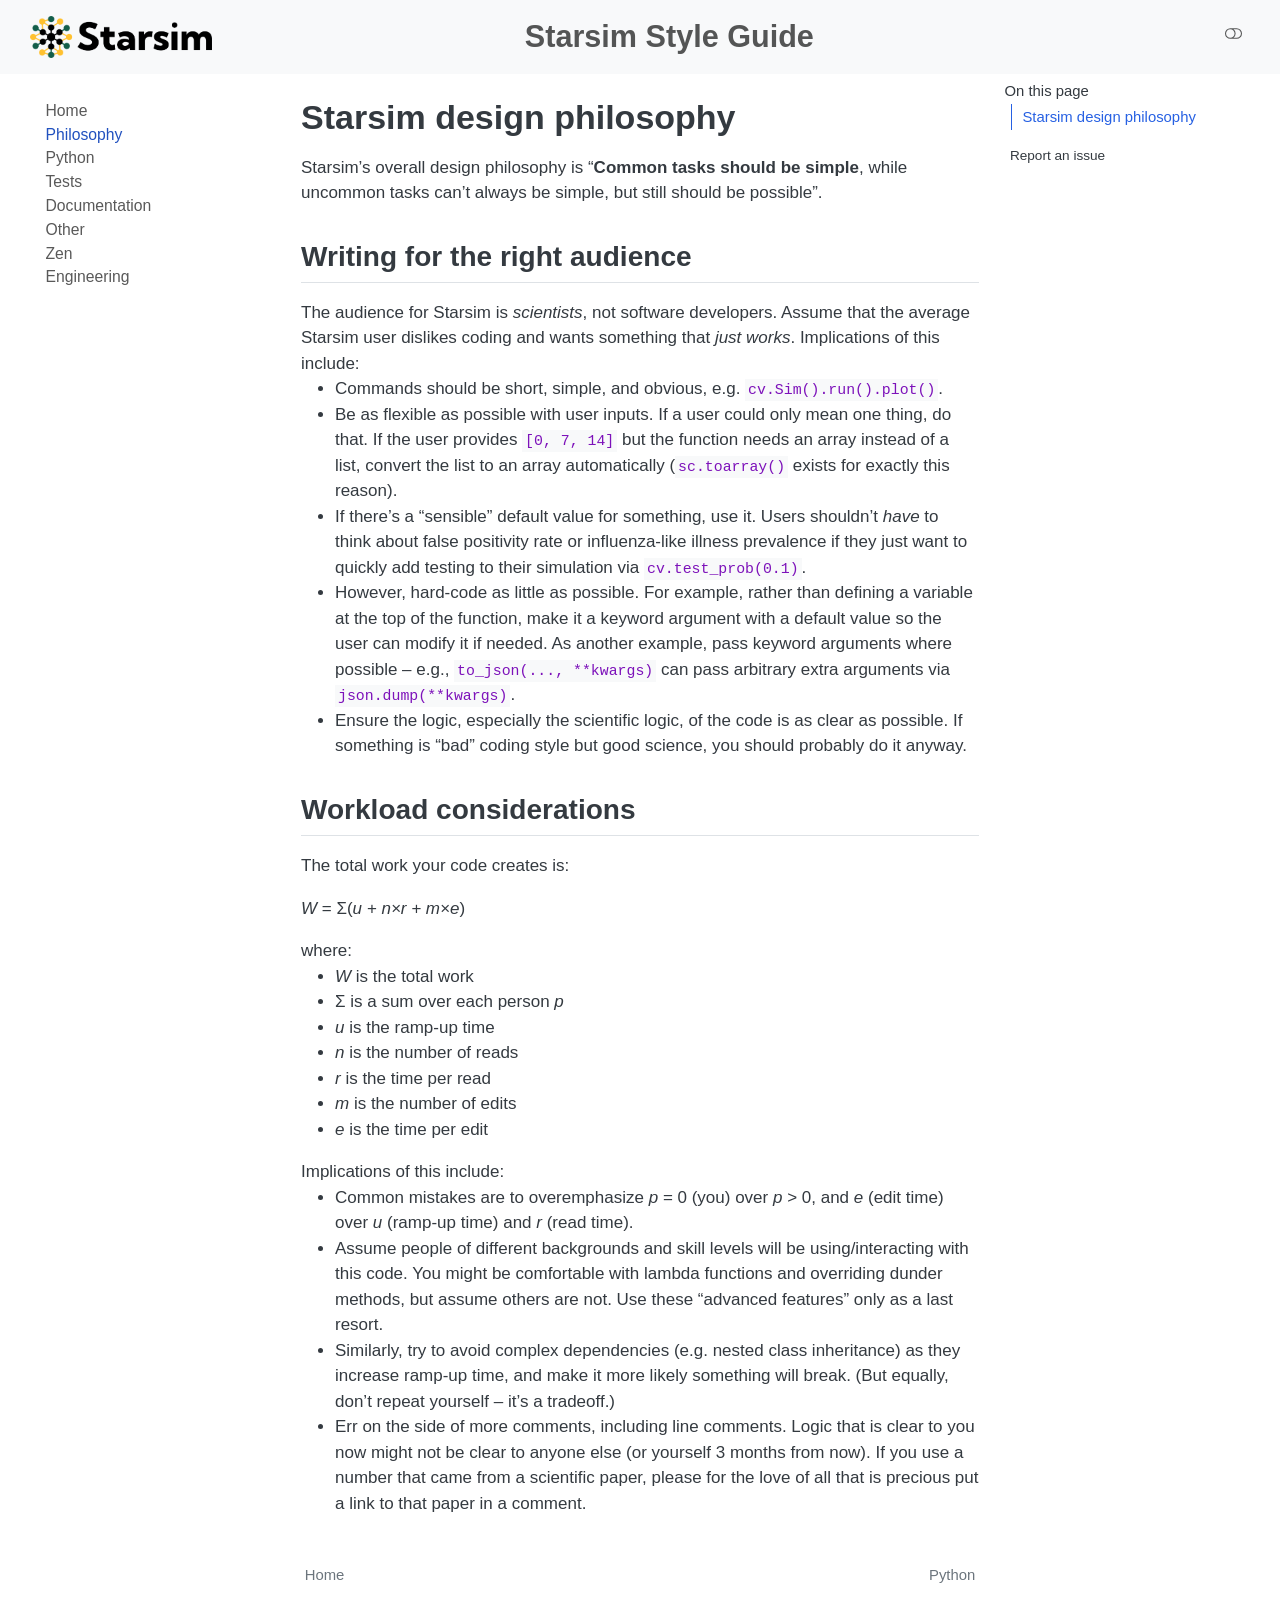
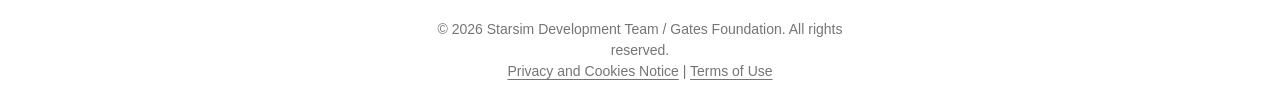
==== 1_philosophy.html @ fa5cd4f1 "Built site for gh-pages" ====
<!DOCTYPE html>
<html xmlns="http://www.w3.org/1999/xhtml" lang="en" xml:lang="en"><head>

<meta charset="utf-8">
<meta name="generator" content="quarto-1.6.42">

<meta name="viewport" content="width=device-width, initial-scale=1.0, user-scalable=yes">


<title>philosophy – Starsim Style Guide</title>
<style>
code{white-space: pre-wrap;}
span.smallcaps{font-variant: small-caps;}
div.columns{display: flex; gap: min(4vw, 1.5em);}
div.column{flex: auto; overflow-x: auto;}
div.hanging-indent{margin-left: 1.5em; text-indent: -1.5em;}
ul.task-list{list-style: none;}
ul.task-list li input[type="checkbox"] {
  width: 0.8em;
  margin: 0 0.8em 0.2em -1em; /* quarto-specific, see https://github.com/quarto-dev/quarto-cli/issues/4556 */ 
  vertical-align: middle;
}
</style>


<script src="site_libs/quarto-nav/quarto-nav.js"></script>
<script src="site_libs/clipboard/clipboard.min.js"></script>
<script src="site_libs/quarto-search/autocomplete.umd.js"></script>
<script src="site_libs/quarto-search/fuse.min.js"></script>
<script src="site_libs/quarto-search/quarto-search.js"></script>
<meta name="quarto:offset" content="./">
<link href="./2_python.html" rel="next">
<link href="./index.html" rel="prev">
<link href=".//assets/favicon.ico" rel="icon">
<script src="site_libs/quarto-html/quarto.js"></script>
<script src="site_libs/quarto-html/popper.min.js"></script>
<script src="site_libs/quarto-html/tippy.umd.min.js"></script>
<script src="site_libs/quarto-html/anchor.min.js"></script>
<link href="site_libs/quarto-html/tippy.css" rel="stylesheet">
<link href="site_libs/quarto-html/quarto-syntax-highlighting-de84f8d6bb715db06a919283c2d1e787.css" rel="stylesheet" class="quarto-color-scheme" id="quarto-text-highlighting-styles">
<link href="site_libs/quarto-html/quarto-syntax-highlighting-dark-9a023c9ade86a60361e96e3e3f11bc54.css" rel="prefetch" class="quarto-color-scheme quarto-color-alternate" id="quarto-text-highlighting-styles">
<script src="site_libs/bootstrap/bootstrap.min.js"></script>
<link href="site_libs/bootstrap/bootstrap-icons.css" rel="stylesheet">
<link href="site_libs/bootstrap/bootstrap-59543038ce2dbea0d2434f74fa4d1829.min.css" rel="stylesheet" append-hash="true" class="quarto-color-scheme" id="quarto-bootstrap" data-mode="light">
<link href="site_libs/bootstrap/bootstrap-dark-7ea877b0c499ea30230d408925a201b3.min.css" rel="prefetch" append-hash="true" class="quarto-color-scheme quarto-color-alternate" id="quarto-bootstrap" data-mode="dark">
<script id="quarto-search-options" type="application/json">{
  "location": "navbar",
  "copy-button": false,
  "collapse-after": 3,
  "panel-placement": "end",
  "type": "overlay",
  "limit": 50,
  "keyboard-shortcut": [
    "f",
    "/",
    "s"
  ],
  "language": {
    "search-no-results-text": "No results",
    "search-matching-documents-text": "matching documents",
    "search-copy-link-title": "Copy link to search",
    "search-hide-matches-text": "Hide additional matches",
    "search-more-match-text": "more match in this document",
    "search-more-matches-text": "more matches in this document",
    "search-clear-button-title": "Clear",
    "search-text-placeholder": "",
    "search-detached-cancel-button-title": "Cancel",
    "search-submit-button-title": "Submit",
    "search-label": "Search"
  }
}</script>


<link rel="stylesheet" href="assets/styles.css">
</head>

<body class="nav-sidebar floating nav-fixed">

<div id="quarto-search-results"></div>
  <header id="quarto-header" class="headroom fixed-top">
    <nav class="navbar navbar-expand-lg " data-bs-theme="dark">
      <div class="navbar-container container-fluid">
      <div class="navbar-brand-container mx-auto">
    <a href="./index.html" class="navbar-brand navbar-brand-logo">
    <img src="./assets/starsim-logo.png" alt="" class="navbar-logo">
    </a>
    <a class="navbar-brand" href="./index.html">
    <span class="navbar-title">Starsim Style Guide</span>
    </a>
  </div>
        <div class="quarto-navbar-tools tools-wide tools-end">
    <a href="https://github.com/starsimhub/styleguide" title="" class="quarto-navigation-tool px-1" aria-label=""><i class="bi bi-github"></i></a>
    <a href="mailto:info@starsim.org" title="" class="quarto-navigation-tool px-1" aria-label=""><i class="bi bi-envelope-at-fill"></i></a>
    <a href="https://starsim.org" title="" class="quarto-navigation-tool px-1" aria-label=""><i class="bi bi-globe"></i></a>
  <a href="" class="quarto-color-scheme-toggle quarto-navigation-tool  px-1" onclick="window.quartoToggleColorScheme(); return false;" title="Toggle dark mode"><i class="bi"></i></a>
</div>
          <div id="quarto-search" class="" title="Search"></div>
      </div> <!-- /container-fluid -->
    </nav>
  <nav class="quarto-secondary-nav">
    <div class="container-fluid d-flex">
      <button type="button" class="quarto-btn-toggle btn" data-bs-toggle="collapse" role="button" data-bs-target=".quarto-sidebar-collapse-item" aria-controls="quarto-sidebar" aria-expanded="false" aria-label="Toggle sidebar navigation" onclick="if (window.quartoToggleHeadroom) { window.quartoToggleHeadroom(); }">
        <i class="bi bi-layout-text-sidebar-reverse"></i>
      </button>
        <nav class="quarto-page-breadcrumbs" aria-label="breadcrumb"><ol class="breadcrumb"><li class="breadcrumb-item"><a href="./1_philosophy.html">Philosophy</a></li></ol></nav>
        <a class="flex-grow-1" role="navigation" data-bs-toggle="collapse" data-bs-target=".quarto-sidebar-collapse-item" aria-controls="quarto-sidebar" aria-expanded="false" aria-label="Toggle sidebar navigation" onclick="if (window.quartoToggleHeadroom) { window.quartoToggleHeadroom(); }">      
        </a>
    </div>
  </nav>
</header>
<!-- content -->
<div id="quarto-content" class="quarto-container page-columns page-rows-contents page-layout-article page-navbar">
<!-- sidebar -->
  <nav id="quarto-sidebar" class="sidebar collapse collapse-horizontal quarto-sidebar-collapse-item sidebar-navigation floating overflow-auto">
    <div class="sidebar-menu-container"> 
    <ul class="list-unstyled mt-1">
        <li class="sidebar-item">
  <div class="sidebar-item-container"> 
  <a href="./index.html" class="sidebar-item-text sidebar-link">
 <span class="menu-text">Home</span></a>
  </div>
</li>
        <li class="sidebar-item">
  <div class="sidebar-item-container"> 
  <a href="./1_philosophy.html" class="sidebar-item-text sidebar-link active">
 <span class="menu-text">Philosophy</span></a>
  </div>
</li>
        <li class="sidebar-item">
  <div class="sidebar-item-container"> 
  <a href="./2_python.html" class="sidebar-item-text sidebar-link">
 <span class="menu-text">Python</span></a>
  </div>
</li>
        <li class="sidebar-item">
  <div class="sidebar-item-container"> 
  <a href="./3_tests.html" class="sidebar-item-text sidebar-link">
 <span class="menu-text">Tests</span></a>
  </div>
</li>
        <li class="sidebar-item">
  <div class="sidebar-item-container"> 
  <a href="./4_documentation.html" class="sidebar-item-text sidebar-link">
 <span class="menu-text">Documentation</span></a>
  </div>
</li>
        <li class="sidebar-item">
  <div class="sidebar-item-container"> 
  <a href="./5_other.html" class="sidebar-item-text sidebar-link">
 <span class="menu-text">Other</span></a>
  </div>
</li>
        <li class="sidebar-item">
  <div class="sidebar-item-container"> 
  <a href="./6_zen.html" class="sidebar-item-text sidebar-link">
 <span class="menu-text">Zen</span></a>
  </div>
</li>
        <li class="sidebar-item">
  <div class="sidebar-item-container"> 
  <a href="./engineering_quality_guidelines.html" class="sidebar-item-text sidebar-link">
 <span class="menu-text">Engineering</span></a>
  </div>
</li>
    </ul>
    </div>
</nav>
<div id="quarto-sidebar-glass" class="quarto-sidebar-collapse-item" data-bs-toggle="collapse" data-bs-target=".quarto-sidebar-collapse-item"></div>
<!-- margin-sidebar -->
    <div id="quarto-margin-sidebar" class="sidebar margin-sidebar">
        <nav id="TOC" role="doc-toc" class="toc-active">
    <h2 id="toc-title">On this page</h2>
   
  <ul>
  <li><a href="#starsim-design-philosophy" id="toc-starsim-design-philosophy" class="nav-link active" data-scroll-target="#starsim-design-philosophy">Starsim design philosophy</a>
  <ul class="collapse">
  <li><a href="#writing-for-the-right-audience" id="toc-writing-for-the-right-audience" class="nav-link" data-scroll-target="#writing-for-the-right-audience">Writing for the right audience</a></li>
  <li><a href="#workload-considerations" id="toc-workload-considerations" class="nav-link" data-scroll-target="#workload-considerations">Workload considerations</a></li>
  </ul></li>
  </ul>
<div class="toc-actions"><ul><li><a href="https://github.com/starsimhub/styleguide/issues/new" class="toc-action"><i class="bi bi-github"></i>Report an issue</a></li></ul></div></nav>
    </div>
<!-- main -->
<main class="content" id="quarto-document-content"><header id="title-block-header" class="quarto-title-block"></header>




<section id="starsim-design-philosophy" class="level1">
<h1>Starsim design philosophy</h1>
<p>Starsim’s overall design philosophy is “<strong>Common tasks should be simple</strong>, while uncommon tasks can’t always be simple, but still should be possible”.</p>
<section id="writing-for-the-right-audience" class="level2">
<h2 class="anchored" data-anchor-id="writing-for-the-right-audience">Writing for the right audience</h2>
<p>The audience for Starsim is <em>scientists</em>, not software developers. Assume that the average Starsim user dislikes coding and wants something that <em>just works</em>. Implications of this include:</p>
<ul>
<li>Commands should be short, simple, and obvious, e.g.&nbsp;<code>cv.Sim().run().plot()</code>.</li>
<li>Be as flexible as possible with user inputs. If a user could only mean one thing, do that. If the user provides <code>[0, 7, 14]</code> but the function needs an array instead of a list, convert the list to an array automatically (<code>sc.toarray()</code> exists for exactly this reason).</li>
<li>If there’s a “sensible” default value for something, use it. Users shouldn’t <em>have</em> to think about false positivity rate or influenza-like illness prevalence if they just want to quickly add testing to their simulation via <code>cv.test_prob(0.1)</code>.</li>
<li>However, hard-code as little as possible. For example, rather than defining a variable at the top of the function, make it a keyword argument with a default value so the user can modify it if needed. As another example, pass keyword arguments where possible – e.g., <code>to_json(..., **kwargs)</code> can pass arbitrary extra arguments via <code>json.dump(**kwargs)</code>.</li>
<li>Ensure the logic, especially the scientific logic, of the code is as clear as possible. If something is “bad” coding style but good science, you should probably do it anyway.</li>
</ul>
</section>
<section id="workload-considerations" class="level2">
<h2 class="anchored" data-anchor-id="workload-considerations">Workload considerations</h2>
<p>The total work your code creates is:</p>
<p><em>W</em> = Σ(<em>u + n×r + m×e</em>)</p>
<p>where:</p>
<ul>
<li><em>W</em> is the total work</li>
<li>Σ is a sum over each person <em>p</em></li>
<li><em>u</em> is the ramp-up time</li>
<li><em>n</em> is the number of reads</li>
<li><em>r</em> is the time per read</li>
<li><em>m</em> is the number of edits</li>
<li><em>e</em> is the time per edit</li>
</ul>
<p>Implications of this include:</p>
<ul>
<li>Common mistakes are to overemphasize <em>p</em> = 0 (you) over <em>p</em> &gt; 0, and <em>e</em> (edit time) over <em>u</em> (ramp-up time) and <em>r</em> (read time).</li>
<li>Assume people of different backgrounds and skill levels will be using/interacting with this code. You might be comfortable with lambda functions and overriding dunder methods, but assume others are not. Use these “advanced features” only as a last resort.</li>
<li>Similarly, try to avoid complex dependencies (e.g.&nbsp;nested class inheritance) as they increase ramp-up time, and make it more likely something will break. (But equally, don’t repeat yourself – it’s a tradeoff.)</li>
<li>Err on the side of more comments, including line comments. Logic that is clear to you now might not be clear to anyone else (or yourself 3 months from now). If you use a number that came from a scientific paper, please for the love of all that is precious put a link to that paper in a comment.</li>
</ul>


</section>
</section>

</main> <!-- /main -->
<script id="quarto-html-after-body" type="application/javascript">
window.document.addEventListener("DOMContentLoaded", function (event) {
  const toggleBodyColorMode = (bsSheetEl) => {
    const mode = bsSheetEl.getAttribute("data-mode");
    const bodyEl = window.document.querySelector("body");
    if (mode === "dark") {
      bodyEl.classList.add("quarto-dark");
      bodyEl.classList.remove("quarto-light");
    } else {
      bodyEl.classList.add("quarto-light");
      bodyEl.classList.remove("quarto-dark");
    }
  }
  const toggleBodyColorPrimary = () => {
    const bsSheetEl = window.document.querySelector("link#quarto-bootstrap");
    if (bsSheetEl) {
      toggleBodyColorMode(bsSheetEl);
    }
  }
  toggleBodyColorPrimary();  
  const disableStylesheet = (stylesheets) => {
    for (let i=0; i < stylesheets.length; i++) {
      const stylesheet = stylesheets[i];
      stylesheet.rel = 'prefetch';
    }
  }
  const enableStylesheet = (stylesheets) => {
    for (let i=0; i < stylesheets.length; i++) {
      const stylesheet = stylesheets[i];
      stylesheet.rel = 'stylesheet';
    }
  }
  const manageTransitions = (selector, allowTransitions) => {
    const els = window.document.querySelectorAll(selector);
    for (let i=0; i < els.length; i++) {
      const el = els[i];
      if (allowTransitions) {
        el.classList.remove('notransition');
      } else {
        el.classList.add('notransition');
      }
    }
  }
  const toggleGiscusIfUsed = (isAlternate, darkModeDefault) => {
    const baseTheme = document.querySelector('#giscus-base-theme')?.value ?? 'light';
    const alternateTheme = document.querySelector('#giscus-alt-theme')?.value ?? 'dark';
    let newTheme = '';
    if(darkModeDefault) {
      newTheme = isAlternate ? baseTheme : alternateTheme;
    } else {
      newTheme = isAlternate ? alternateTheme : baseTheme;
    }
    const changeGiscusTheme = () => {
      // From: https://github.com/giscus/giscus/issues/336
      const sendMessage = (message) => {
        const iframe = document.querySelector('iframe.giscus-frame');
        if (!iframe) return;
        iframe.contentWindow.postMessage({ giscus: message }, 'https://giscus.app');
      }
      sendMessage({
        setConfig: {
          theme: newTheme
        }
      });
    }
    const isGiscussLoaded = window.document.querySelector('iframe.giscus-frame') !== null;
    if (isGiscussLoaded) {
      changeGiscusTheme();
    }
  }
  const toggleColorMode = (alternate) => {
    // Switch the stylesheets
    const alternateStylesheets = window.document.querySelectorAll('link.quarto-color-scheme.quarto-color-alternate');
    manageTransitions('#quarto-margin-sidebar .nav-link', false);
    if (alternate) {
      enableStylesheet(alternateStylesheets);
      for (const sheetNode of alternateStylesheets) {
        if (sheetNode.id === "quarto-bootstrap") {
          toggleBodyColorMode(sheetNode);
        }
      }
    } else {
      disableStylesheet(alternateStylesheets);
      toggleBodyColorPrimary();
    }
    manageTransitions('#quarto-margin-sidebar .nav-link', true);
    // Switch the toggles
    const toggles = window.document.querySelectorAll('.quarto-color-scheme-toggle');
    for (let i=0; i < toggles.length; i++) {
      const toggle = toggles[i];
      if (toggle) {
        if (alternate) {
          toggle.classList.add("alternate");     
        } else {
          toggle.classList.remove("alternate");
        }
      }
    }
    // Hack to workaround the fact that safari doesn't
    // properly recolor the scrollbar when toggling (#1455)
    if (navigator.userAgent.indexOf('Safari') > 0 && navigator.userAgent.indexOf('Chrome') == -1) {
      manageTransitions("body", false);
      window.scrollTo(0, 1);
      setTimeout(() => {
        window.scrollTo(0, 0);
        manageTransitions("body", true);
      }, 40);  
    }
  }
  const isFileUrl = () => { 
    return window.location.protocol === 'file:';
  }
  const hasAlternateSentinel = () => {  
    let styleSentinel = getColorSchemeSentinel();
    if (styleSentinel !== null) {
      return styleSentinel === "alternate";
    } else {
      return false;
    }
  }
  const setStyleSentinel = (alternate) => {
    const value = alternate ? "alternate" : "default";
    if (!isFileUrl()) {
      window.localStorage.setItem("quarto-color-scheme", value);
    } else {
      localAlternateSentinel = value;
    }
  }
  const getColorSchemeSentinel = () => {
    if (!isFileUrl()) {
      const storageValue = window.localStorage.getItem("quarto-color-scheme");
      return storageValue != null ? storageValue : localAlternateSentinel;
    } else {
      return localAlternateSentinel;
    }
  }
  const darkModeDefault = false;
  let localAlternateSentinel = darkModeDefault ? 'alternate' : 'default';
  // Dark / light mode switch
  window.quartoToggleColorScheme = () => {
    // Read the current dark / light value 
    let toAlternate = !hasAlternateSentinel();
    toggleColorMode(toAlternate);
    setStyleSentinel(toAlternate);
    toggleGiscusIfUsed(toAlternate, darkModeDefault);
  };
  // Ensure there is a toggle, if there isn't float one in the top right
  if (window.document.querySelector('.quarto-color-scheme-toggle') === null) {
    const a = window.document.createElement('a');
    a.classList.add('top-right');
    a.classList.add('quarto-color-scheme-toggle');
    a.href = "";
    a.onclick = function() { try { window.quartoToggleColorScheme(); } catch {} return false; };
    const i = window.document.createElement("i");
    i.classList.add('bi');
    a.appendChild(i);
    window.document.body.appendChild(a);
  }
  // Switch to dark mode if need be
  if (hasAlternateSentinel()) {
    toggleColorMode(true);
  } else {
    toggleColorMode(false);
  }
  const icon = "";
  const anchorJS = new window.AnchorJS();
  anchorJS.options = {
    placement: 'right',
    icon: icon
  };
  anchorJS.add('.anchored');
  const isCodeAnnotation = (el) => {
    for (const clz of el.classList) {
      if (clz.startsWith('code-annotation-')) {                     
        return true;
      }
    }
    return false;
  }
  const onCopySuccess = function(e) {
    // button target
    const button = e.trigger;
    // don't keep focus
    button.blur();
    // flash "checked"
    button.classList.add('code-copy-button-checked');
    var currentTitle = button.getAttribute("title");
    button.setAttribute("title", "Copied!");
    let tooltip;
    if (window.bootstrap) {
      button.setAttribute("data-bs-toggle", "tooltip");
      button.setAttribute("data-bs-placement", "left");
      button.setAttribute("data-bs-title", "Copied!");
      tooltip = new bootstrap.Tooltip(button, 
        { trigger: "manual", 
          customClass: "code-copy-button-tooltip",
          offset: [0, -8]});
      tooltip.show();    
    }
    setTimeout(function() {
      if (tooltip) {
        tooltip.hide();
        button.removeAttribute("data-bs-title");
        button.removeAttribute("data-bs-toggle");
        button.removeAttribute("data-bs-placement");
      }
      button.setAttribute("title", currentTitle);
      button.classList.remove('code-copy-button-checked');
    }, 1000);
    // clear code selection
    e.clearSelection();
  }
  const getTextToCopy = function(trigger) {
      const codeEl = trigger.previousElementSibling.cloneNode(true);
      for (const childEl of codeEl.children) {
        if (isCodeAnnotation(childEl)) {
          childEl.remove();
        }
      }
      return codeEl.innerText;
  }
  const clipboard = new window.ClipboardJS('.code-copy-button:not([data-in-quarto-modal])', {
    text: getTextToCopy
  });
  clipboard.on('success', onCopySuccess);
  if (window.document.getElementById('quarto-embedded-source-code-modal')) {
    const clipboardModal = new window.ClipboardJS('.code-copy-button[data-in-quarto-modal]', {
      text: getTextToCopy,
      container: window.document.getElementById('quarto-embedded-source-code-modal')
    });
    clipboardModal.on('success', onCopySuccess);
  }
    var localhostRegex = new RegExp(/^(?:http|https):\/\/localhost\:?[0-9]*\//);
    var mailtoRegex = new RegExp(/^mailto:/);
      var filterRegex = new RegExp('/' + window.location.host + '/');
    var isInternal = (href) => {
        return filterRegex.test(href) || localhostRegex.test(href) || mailtoRegex.test(href);
    }
    // Inspect non-navigation links and adorn them if external
 	var links = window.document.querySelectorAll('a[href]:not(.nav-link):not(.navbar-brand):not(.toc-action):not(.sidebar-link):not(.sidebar-item-toggle):not(.pagination-link):not(.no-external):not([aria-hidden]):not(.dropdown-item):not(.quarto-navigation-tool):not(.about-link)');
    for (var i=0; i<links.length; i++) {
      const link = links[i];
      if (!isInternal(link.href)) {
        // undo the damage that might have been done by quarto-nav.js in the case of
        // links that we want to consider external
        if (link.dataset.originalHref !== undefined) {
          link.href = link.dataset.originalHref;
        }
      }
    }
  function tippyHover(el, contentFn, onTriggerFn, onUntriggerFn) {
    const config = {
      allowHTML: true,
      maxWidth: 500,
      delay: 100,
      arrow: false,
      appendTo: function(el) {
          return el.parentElement;
      },
      interactive: true,
      interactiveBorder: 10,
      theme: 'quarto',
      placement: 'bottom-start',
    };
    if (contentFn) {
      config.content = contentFn;
    }
    if (onTriggerFn) {
      config.onTrigger = onTriggerFn;
    }
    if (onUntriggerFn) {
      config.onUntrigger = onUntriggerFn;
    }
    window.tippy(el, config); 
  }
  const noterefs = window.document.querySelectorAll('a[role="doc-noteref"]');
  for (var i=0; i<noterefs.length; i++) {
    const ref = noterefs[i];
    tippyHover(ref, function() {
      // use id or data attribute instead here
      let href = ref.getAttribute('data-footnote-href') || ref.getAttribute('href');
      try { href = new URL(href).hash; } catch {}
      const id = href.replace(/^#\/?/, "");
      const note = window.document.getElementById(id);
      if (note) {
        return note.innerHTML;
      } else {
        return "";
      }
    });
  }
  const xrefs = window.document.querySelectorAll('a.quarto-xref');
  const processXRef = (id, note) => {
    // Strip column container classes
    const stripColumnClz = (el) => {
      el.classList.remove("page-full", "page-columns");
      if (el.children) {
        for (const child of el.children) {
          stripColumnClz(child);
        }
      }
    }
    stripColumnClz(note)
    if (id === null || id.startsWith('sec-')) {
      // Special case sections, only their first couple elements
      const container = document.createElement("div");
      if (note.children && note.children.length > 2) {
        container.appendChild(note.children[0].cloneNode(true));
        for (let i = 1; i < note.children.length; i++) {
          const child = note.children[i];
          if (child.tagName === "P" && child.innerText === "") {
            continue;
          } else {
            container.appendChild(child.cloneNode(true));
            break;
          }
        }
        if (window.Quarto?.typesetMath) {
          window.Quarto.typesetMath(container);
        }
        return container.innerHTML
      } else {
        if (window.Quarto?.typesetMath) {
          window.Quarto.typesetMath(note);
        }
        return note.innerHTML;
      }
    } else {
      // Remove any anchor links if they are present
      const anchorLink = note.querySelector('a.anchorjs-link');
      if (anchorLink) {
        anchorLink.remove();
      }
      if (window.Quarto?.typesetMath) {
        window.Quarto.typesetMath(note);
      }
      if (note.classList.contains("callout")) {
        return note.outerHTML;
      } else {
        return note.innerHTML;
      }
    }
  }
  for (var i=0; i<xrefs.length; i++) {
    const xref = xrefs[i];
    tippyHover(xref, undefined, function(instance) {
      instance.disable();
      let url = xref.getAttribute('href');
      let hash = undefined; 
      if (url.startsWith('#')) {
        hash = url;
      } else {
        try { hash = new URL(url).hash; } catch {}
      }
      if (hash) {
        const id = hash.replace(/^#\/?/, "");
        const note = window.document.getElementById(id);
        if (note !== null) {
          try {
            const html = processXRef(id, note.cloneNode(true));
            instance.setContent(html);
          } finally {
            instance.enable();
            instance.show();
          }
        } else {
          // See if we can fetch this
          fetch(url.split('#')[0])
          .then(res => res.text())
          .then(html => {
            const parser = new DOMParser();
            const htmlDoc = parser.parseFromString(html, "text/html");
            const note = htmlDoc.getElementById(id);
            if (note !== null) {
              const html = processXRef(id, note);
              instance.setContent(html);
            } 
          }).finally(() => {
            instance.enable();
            instance.show();
          });
        }
      } else {
        // See if we can fetch a full url (with no hash to target)
        // This is a special case and we should probably do some content thinning / targeting
        fetch(url)
        .then(res => res.text())
        .then(html => {
          const parser = new DOMParser();
          const htmlDoc = parser.parseFromString(html, "text/html");
          const note = htmlDoc.querySelector('main.content');
          if (note !== null) {
            // This should only happen for chapter cross references
            // (since there is no id in the URL)
            // remove the first header
            if (note.children.length > 0 && note.children[0].tagName === "HEADER") {
              note.children[0].remove();
            }
            const html = processXRef(null, note);
            instance.setContent(html);
          } 
        }).finally(() => {
          instance.enable();
          instance.show();
        });
      }
    }, function(instance) {
    });
  }
      let selectedAnnoteEl;
      const selectorForAnnotation = ( cell, annotation) => {
        let cellAttr = 'data-code-cell="' + cell + '"';
        let lineAttr = 'data-code-annotation="' +  annotation + '"';
        const selector = 'span[' + cellAttr + '][' + lineAttr + ']';
        return selector;
      }
      const selectCodeLines = (annoteEl) => {
        const doc = window.document;
        const targetCell = annoteEl.getAttribute("data-target-cell");
        const targetAnnotation = annoteEl.getAttribute("data-target-annotation");
        const annoteSpan = window.document.querySelector(selectorForAnnotation(targetCell, targetAnnotation));
        const lines = annoteSpan.getAttribute("data-code-lines").split(",");
        const lineIds = lines.map((line) => {
          return targetCell + "-" + line;
        })
        let top = null;
        let height = null;
        let parent = null;
        if (lineIds.length > 0) {
            //compute the position of the single el (top and bottom and make a div)
            const el = window.document.getElementById(lineIds[0]);
            top = el.offsetTop;
            height = el.offsetHeight;
            parent = el.parentElement.parentElement;
          if (lineIds.length > 1) {
            const lastEl = window.document.getElementById(lineIds[lineIds.length - 1]);
            const bottom = lastEl.offsetTop + lastEl.offsetHeight;
            height = bottom - top;
          }
          if (top !== null && height !== null && parent !== null) {
            // cook up a div (if necessary) and position it 
            let div = window.document.getElementById("code-annotation-line-highlight");
            if (div === null) {
              div = window.document.createElement("div");
              div.setAttribute("id", "code-annotation-line-highlight");
              div.style.position = 'absolute';
              parent.appendChild(div);
            }
            div.style.top = top - 2 + "px";
            div.style.height = height + 4 + "px";
            div.style.left = 0;
            let gutterDiv = window.document.getElementById("code-annotation-line-highlight-gutter");
            if (gutterDiv === null) {
              gutterDiv = window.document.createElement("div");
              gutterDiv.setAttribute("id", "code-annotation-line-highlight-gutter");
              gutterDiv.style.position = 'absolute';
              const codeCell = window.document.getElementById(targetCell);
              const gutter = codeCell.querySelector('.code-annotation-gutter');
              gutter.appendChild(gutterDiv);
            }
            gutterDiv.style.top = top - 2 + "px";
            gutterDiv.style.height = height + 4 + "px";
          }
          selectedAnnoteEl = annoteEl;
        }
      };
      const unselectCodeLines = () => {
        const elementsIds = ["code-annotation-line-highlight", "code-annotation-line-highlight-gutter"];
        elementsIds.forEach((elId) => {
          const div = window.document.getElementById(elId);
          if (div) {
            div.remove();
          }
        });
        selectedAnnoteEl = undefined;
      };
        // Handle positioning of the toggle
    window.addEventListener(
      "resize",
      throttle(() => {
        elRect = undefined;
        if (selectedAnnoteEl) {
          selectCodeLines(selectedAnnoteEl);
        }
      }, 10)
    );
    function throttle(fn, ms) {
    let throttle = false;
    let timer;
      return (...args) => {
        if(!throttle) { // first call gets through
            fn.apply(this, args);
            throttle = true;
        } else { // all the others get throttled
            if(timer) clearTimeout(timer); // cancel #2
            timer = setTimeout(() => {
              fn.apply(this, args);
              timer = throttle = false;
            }, ms);
        }
      };
    }
      // Attach click handler to the DT
      const annoteDls = window.document.querySelectorAll('dt[data-target-cell]');
      for (const annoteDlNode of annoteDls) {
        annoteDlNode.addEventListener('click', (event) => {
          const clickedEl = event.target;
          if (clickedEl !== selectedAnnoteEl) {
            unselectCodeLines();
            const activeEl = window.document.querySelector('dt[data-target-cell].code-annotation-active');
            if (activeEl) {
              activeEl.classList.remove('code-annotation-active');
            }
            selectCodeLines(clickedEl);
            clickedEl.classList.add('code-annotation-active');
          } else {
            // Unselect the line
            unselectCodeLines();
            clickedEl.classList.remove('code-annotation-active');
          }
        });
      }
  const findCites = (el) => {
    const parentEl = el.parentElement;
    if (parentEl) {
      const cites = parentEl.dataset.cites;
      if (cites) {
        return {
          el,
          cites: cites.split(' ')
        };
      } else {
        return findCites(el.parentElement)
      }
    } else {
      return undefined;
    }
  };
  var bibliorefs = window.document.querySelectorAll('a[role="doc-biblioref"]');
  for (var i=0; i<bibliorefs.length; i++) {
    const ref = bibliorefs[i];
    const citeInfo = findCites(ref);
    if (citeInfo) {
      tippyHover(citeInfo.el, function() {
        var popup = window.document.createElement('div');
        citeInfo.cites.forEach(function(cite) {
          var citeDiv = window.document.createElement('div');
          citeDiv.classList.add('hanging-indent');
          citeDiv.classList.add('csl-entry');
          var biblioDiv = window.document.getElementById('ref-' + cite);
          if (biblioDiv) {
            citeDiv.innerHTML = biblioDiv.innerHTML;
          }
          popup.appendChild(citeDiv);
        });
        return popup.innerHTML;
      });
    }
  }
});
</script>
<nav class="page-navigation">
  <div class="nav-page nav-page-previous">
      <a href="./index.html" class="pagination-link" aria-label="Home">
        <i class="bi bi-arrow-left-short"></i> <span class="nav-page-text">Home</span>
      </a>          
  </div>
  <div class="nav-page nav-page-next">
      <a href="./2_python.html" class="pagination-link" aria-label="Python">
        <span class="nav-page-text">Python</span> <i class="bi bi-arrow-right-short"></i>
      </a>
  </div>
</nav>
</div> <!-- /content -->
<footer class="footer">
  <div class="nav-footer">
    <div class="nav-footer-left">
      &nbsp;
    </div>   
    <div class="nav-footer-center">
<p>© 2026 Starsim Development Team / Gates Foundation. All rights reserved.<br><a href="https://www.gatesfoundation.org/Privacy-and-Cookies-Notice">Privacy and Cookies Notice</a> | <a href="https://www.gatesfoundation.org/Terms-of-Use">Terms of Use</a></p>
<div class="toc-actions d-sm-block d-md-none"><ul><li><a href="https://github.com/starsimhub/styleguide/issues/new" class="toc-action"><i class="bi bi-github"></i>Report an issue</a></li></ul></div></div>
    <div class="nav-footer-right">
      <ul class="footer-items list-unstyled">
    <li class="nav-item compact">
    <a class="nav-link" href="https://github.com/starsimhub/styleguide">
      <i class="bi bi-github" role="img" aria-label="GitHub">
</i> 
    </a>
  </li>  
    <li class="nav-item compact">
    <a class="nav-link" href="mailto:info@starsim.org">
      <i class="bi bi-envelope-at-fill" role="img">
</i> 
    </a>
  </li>  
    <li class="nav-item compact">
    <a class="nav-link" href="https://starsim.org/">
      <i class="bi bi-globe" role="img">
</i> 
    </a>
  </li>  
</ul>
    </div>
  </div>
</footer>




</body></html>
---- site_libs/quarto-html/tippy.css ----
.tippy-box[data-animation=fade][data-state=hidden]{opacity:0}[data-tippy-root]{max-width:calc(100vw - 10px)}.tippy-box{position:relative;background-color:#333;color:#fff;border-radius:4px;font-size:14px;line-height:1.4;white-space:normal;outline:0;transition-property:transform,visibility,opacity}.tippy-box[data-placement^=top]>.tippy-arrow{bottom:0}.tippy-box[data-placement^=top]>.tippy-arrow:before{bottom:-7px;left:0;border-width:8px 8px 0;border-top-color:initial;transform-origin:center top}.tippy-box[data-placement^=bottom]>.tippy-arrow{top:0}.tippy-box[data-placement^=bottom]>.tippy-arrow:before{top:-7px;left:0;border-width:0 8px 8px;border-bottom-color:initial;transform-origin:center bottom}.tippy-box[data-placement^=left]>.tippy-arrow{right:0}.tippy-box[data-placement^=left]>.tippy-arrow:before{border-width:8px 0 8px 8px;border-left-color:initial;right:-7px;transform-origin:center left}.tippy-box[data-placement^=right]>.tippy-arrow{left:0}.tippy-box[data-placement^=right]>.tippy-arrow:before{left:-7px;border-width:8px 8px 8px 0;border-right-color:initial;transform-origin:center right}.tippy-box[data-inertia][data-state=visible]{transition-timing-function:cubic-bezier(.54,1.5,.38,1.11)}.tippy-arrow{width:16px;height:16px;color:#333}.tippy-arrow:before{content:"";position:absolute;border-color:transparent;border-style:solid}.tippy-content{position:relative;padding:5px 9px;z-index:1}
---- site_libs/quarto-html/quarto-syntax-highlighting-de84f8d6bb715db06a919283c2d1e787.css ----
/* quarto syntax highlight colors */
:root {
  --quarto-hl-al-color: #ff5555;
  --quarto-hl-an-color: #6a737d;
  --quarto-hl-at-color: #d73a49;
  --quarto-hl-bn-color: #005cc5;
  --quarto-hl-bu-color: #d73a49;
  --quarto-hl-ch-color: #032f62;
  --quarto-hl-co-color: #6a737d;
  --quarto-hl-cv-color: #6a737d;
  --quarto-hl-cn-color: #005cc5;
  --quarto-hl-cf-color: #d73a49;
  --quarto-hl-dt-color: #d73a49;
  --quarto-hl-dv-color: #005cc5;
  --quarto-hl-do-color: #6a737d;
  --quarto-hl-er-color: #ff5555;
  --quarto-hl-ex-color: #d73a49;
  --quarto-hl-fl-color: #005cc5;
  --quarto-hl-fu-color: #6f42c1;
  --quarto-hl-im-color: #032f62;
  --quarto-hl-in-color: #6a737d;
  --quarto-hl-kw-color: #d73a49;
  --quarto-hl-op-color: #24292e;
  --quarto-hl-pp-color: #d73a49;
  --quarto-hl-re-color: #6a737d;
  --quarto-hl-sc-color: #005cc5;
  --quarto-hl-ss-color: #032f62;
  --quarto-hl-st-color: #032f62;
  --quarto-hl-va-color: #e36209;
  --quarto-hl-vs-color: #032f62;
  --quarto-hl-wa-color: #ff5555;
}

/* other quarto variables */
:root {
  --quarto-font-monospace: SFMono-Regular, Menlo, Monaco, Consolas, "Liberation Mono", "Courier New", monospace;
}

code span.al {
  font-weight: bold;
  color: #ff5555;
}

code span.an {
  color: #6a737d;
}

code span.at {
  color: #d73a49;
}

code span.bn {
  color: #005cc5;
}

code span.bu {
  color: #d73a49;
}

code span.ch {
  color: #032f62;
}

code span.co {
  color: #6a737d;
}

code span.cv {
  color: #6a737d;
}

code span.cn {
  color: #005cc5;
}

code span.cf {
  color: #d73a49;
}

code span.dt {
  color: #d73a49;
}

code span.dv {
  color: #005cc5;
}

code span.do {
  color: #6a737d;
}

code span.er {
  color: #ff5555;
  text-decoration: underline;
}

code span.ex {
  font-weight: bold;
  color: #d73a49;
}

code span.fl {
  color: #005cc5;
}

code span.fu {
  color: #6f42c1;
}

code span.im {
  color: #032f62;
}

code span.in {
  color: #6a737d;
}

code span.kw {
  color: #d73a49;
}

pre > code.sourceCode > span {
  color: #24292e;
}

code span {
  color: #24292e;
}

code.sourceCode > span {
  color: #24292e;
}

div.sourceCode,
div.sourceCode pre.sourceCode {
  color: #24292e;
}

code span.op {
  color: #24292e;
}

code span.pp {
  color: #d73a49;
}

code span.re {
  color: #6a737d;
}

code span.sc {
  color: #005cc5;
}

code span.ss {
  color: #032f62;
}

code span.st {
  color: #032f62;
}

code span.va {
  color: #e36209;
}

code span.vs {
  color: #032f62;
}

code span.wa {
  color: #ff5555;
}

.prevent-inlining {
  content: "</";
}

/*# sourceMappingURL=5958b9b1823138480980a6d9d826fad2.css.map */
---- site_libs/quarto-html/quarto-syntax-highlighting-dark-9a023c9ade86a60361e96e3e3f11bc54.css ----
/* quarto syntax highlight colors */
:root {
  --quarto-hl-al-color: #ff5555;
  --quarto-hl-an-color: #6a737d;
  --quarto-hl-at-color: #f97583;
  --quarto-hl-bn-color: #79b8ff;
  --quarto-hl-bu-color: #f97583;
  --quarto-hl-ch-color: #9ecbff;
  --quarto-hl-co-color: #6a737d;
  --quarto-hl-cv-color: #6a737d;
  --quarto-hl-cn-color: #79b8ff;
  --quarto-hl-cf-color: #f97583;
  --quarto-hl-dt-color: #f97583;
  --quarto-hl-dv-color: #79b8ff;
  --quarto-hl-do-color: #6a737d;
  --quarto-hl-er-color: #ff5555;
  --quarto-hl-ex-color: #f97583;
  --quarto-hl-fl-color: #79b8ff;
  --quarto-hl-fu-color: #b392f0;
  --quarto-hl-im-color: #9ecbff;
  --quarto-hl-in-color: #6a737d;
  --quarto-hl-kw-color: #f97583;
  --quarto-hl-op-color: #e1e4e8;
  --quarto-hl-pp-color: #f97583;
  --quarto-hl-re-color: #6a737d;
  --quarto-hl-sc-color: #79b8ff;
  --quarto-hl-ss-color: #9ecbff;
  --quarto-hl-st-color: #9ecbff;
  --quarto-hl-va-color: #ffab70;
  --quarto-hl-vs-color: #9ecbff;
  --quarto-hl-wa-color: #ff5555;
}

/* other quarto variables */
:root {
  --quarto-font-monospace: SFMono-Regular, Menlo, Monaco, Consolas, "Liberation Mono", "Courier New", monospace;
}

code span.al {
  font-weight: bold;
  color: #ff5555;
}

code span.an {
  color: #6a737d;
}

code span.at {
  color: #f97583;
}

code span.bn {
  color: #79b8ff;
}

code span.bu {
  color: #f97583;
}

code span.ch {
  color: #9ecbff;
}

code span.co {
  color: #6a737d;
}

code span.cv {
  color: #6a737d;
}

code span.cn {
  color: #79b8ff;
}

code span.cf {
  color: #f97583;
}

code span.dt {
  color: #f97583;
}

code span.dv {
  color: #79b8ff;
}

code span.do {
  color: #6a737d;
}

code span.er {
  color: #ff5555;
  text-decoration: underline;
}

code span.ex {
  font-weight: bold;
  color: #f97583;
}

code span.fl {
  color: #79b8ff;
}

code span.fu {
  color: #b392f0;
}

code span.im {
  color: #9ecbff;
}

code span.in {
  color: #6a737d;
}

code span.kw {
  color: #f97583;
}

pre > code.sourceCode > span {
  color: #e1e4e8;
}

code span {
  color: #e1e4e8;
}

code.sourceCode > span {
  color: #e1e4e8;
}

div.sourceCode,
div.sourceCode pre.sourceCode {
  color: #e1e4e8;
}

code span.op {
  color: #e1e4e8;
}

code span.pp {
  color: #f97583;
}

code span.re {
  color: #6a737d;
}

code span.sc {
  color: #79b8ff;
}

code span.ss {
  color: #9ecbff;
}

code span.st {
  color: #9ecbff;
}

code span.va {
  color: #ffab70;
}

code span.vs {
  color: #9ecbff;
}

code span.wa {
  color: #ff5555;
}

.prevent-inlining {
  content: "</";
}

/*# sourceMappingURL=8de98c2b9c397292a29b2bce9eb39a87.css.map */
---- assets/styles.css ----
/* Global font settings */
body, p {
  font-family: "Raleway", "Montserrat", "Lato", "Open Sans", sans-serif;
  font-size: 1.0em;
}

/* Prevent excessive spacing in terminal output -- need a better solution for when ansi codes are present */
pre {
  line-height: 1.2;
}

/* Do not insert a space between a paragraph and a list */
p:has(+ ul) {
  margin-bottom: 0.0em;
}

/* Quarto-specific */
.navbar-logo {
    height: 2em !important;
    max-height: none !important;
    min-height: 40px !important;
}

.navbar-nav {
  display: flex;
  justify-content: center;
  width: 100%;
}

.navbar-brand-container {
  flex: 1;
}

.navbar-brand-container .navbar-brand:not(.navbar-brand-logo) {
  flex: 1;
  text-align: center;
}

.navbar-title {
  font-size: 1.8rem;
  font-weight: 600;
}

#quarto-document-content {
  margin-top: 0;
  padding-top: 0 !important;
}
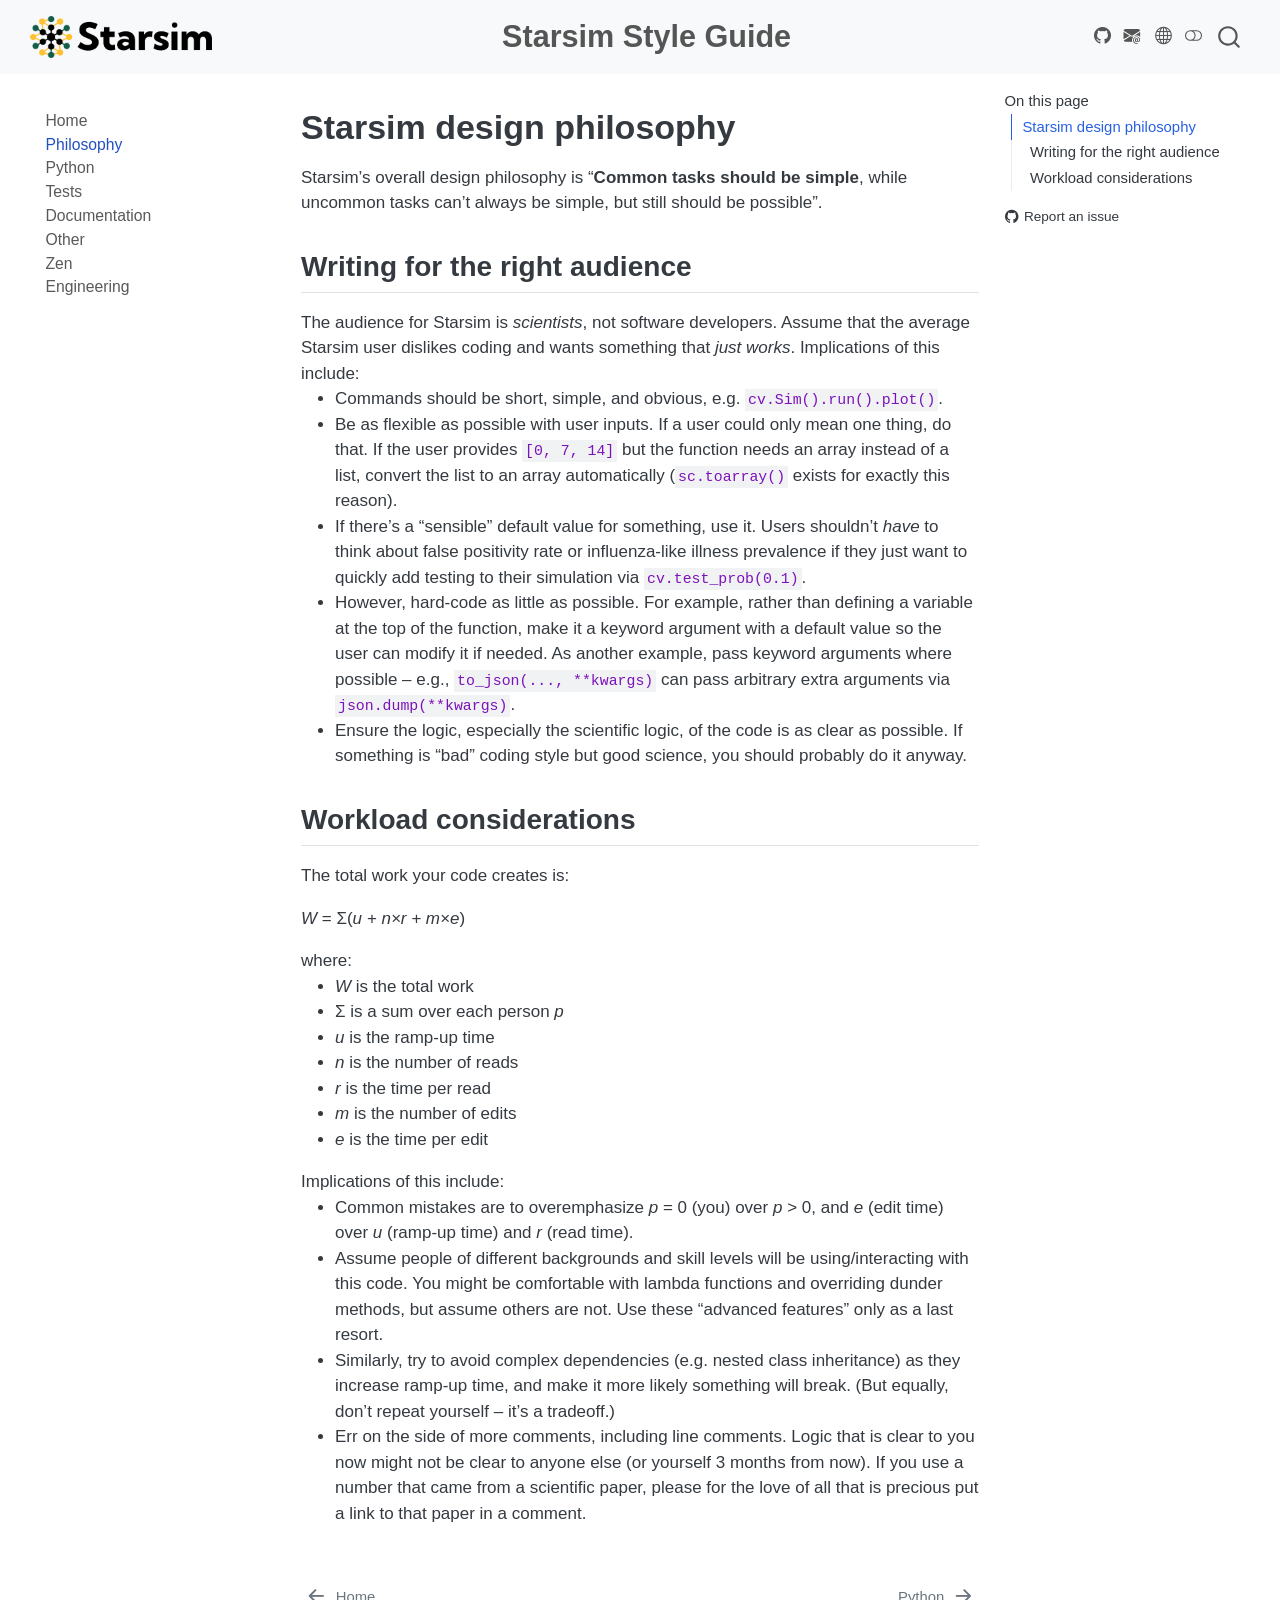
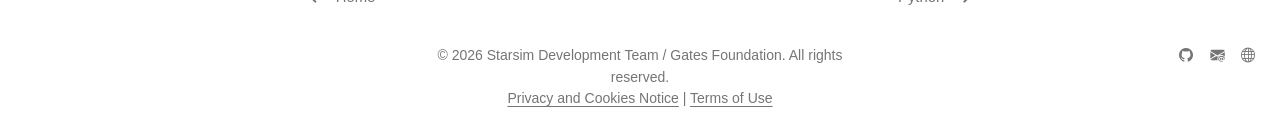
==== commit d44a7be6: "Built site for gh-pages" ====
--- a/1_philosophy.html
+++ b/1_philosophy.html
@@ -2,17 +2,23 @@
 <html xmlns="http://www.w3.org/1999/xhtml" lang="en" xml:lang="en"><head>
 
 <meta charset="utf-8">
-<meta name="generator" content="quarto-1.6.42">
+<meta name="generator" content="quarto-1.10.19">
 
 <meta name="viewport" content="width=device-width, initial-scale=1.0, user-scalable=yes">
 
 
 <title>philosophy – Starsim Style Guide</title>
 <style>
-code{white-space: pre-wrap;}
+/* Default styles provided by pandoc.
+** See https://pandoc.org/MANUAL.html#variables-for-html for config info.
+*/
 span.smallcaps{font-variant: small-caps;}
-div.columns{display: flex; gap: min(4vw, 1.5em);}
-div.column{flex: auto; overflow-x: auto;}
+div.columns{display: flex; gap: 1.5em;}
+div.column{flex: auto;}
+@media screen {
+div.columns{gap: min(4vw, 1.5em);}
+div.column{overflow-x: auto;}
+}
 div.hanging-indent{margin-left: 1.5em; text-indent: -1.5em;}
 ul.task-list{list-style: none;}
 ul.task-list li input[type="checkbox"] {
@@ -32,17 +38,20 @@
 <link href="./2_python.html" rel="next">
 <link href="./index.html" rel="prev">
 <link href=".//assets/favicon.ico" rel="icon">
-<script src="site_libs/quarto-html/quarto.js"></script>
+<script src="site_libs/quarto-html/quarto.js" type="module"></script>
+<script src="site_libs/quarto-html/tabsets/tabsets.js" type="module"></script>
 <script src="site_libs/quarto-html/popper.min.js"></script>
 <script src="site_libs/quarto-html/tippy.umd.min.js"></script>
 <script src="site_libs/quarto-html/anchor.min.js"></script>
 <link href="site_libs/quarto-html/tippy.css" rel="stylesheet">
-<link href="site_libs/quarto-html/quarto-syntax-highlighting-de84f8d6bb715db06a919283c2d1e787.css" rel="stylesheet" class="quarto-color-scheme" id="quarto-text-highlighting-styles">
-<link href="site_libs/quarto-html/quarto-syntax-highlighting-dark-9a023c9ade86a60361e96e3e3f11bc54.css" rel="prefetch" class="quarto-color-scheme quarto-color-alternate" id="quarto-text-highlighting-styles">
+<link href="site_libs/quarto-html/quarto-syntax-highlighting-5c1318cf63eba56dbef7ba16bc7d56f5.css" rel="stylesheet" class="quarto-color-scheme" id="quarto-text-highlighting-styles">
+<link href="site_libs/quarto-html/quarto-syntax-highlighting-dark-6453f418aeef366c23116eb9cb0b6816.css" rel="stylesheet" class="quarto-color-scheme quarto-color-alternate" id="quarto-text-highlighting-styles">
+<link href="site_libs/quarto-html/quarto-syntax-highlighting-5c1318cf63eba56dbef7ba16bc7d56f5.css" rel="stylesheet" class="quarto-color-scheme-extra" id="quarto-text-highlighting-styles">
 <script src="site_libs/bootstrap/bootstrap.min.js"></script>
 <link href="site_libs/bootstrap/bootstrap-icons.css" rel="stylesheet">
-<link href="site_libs/bootstrap/bootstrap-59543038ce2dbea0d2434f74fa4d1829.min.css" rel="stylesheet" append-hash="true" class="quarto-color-scheme" id="quarto-bootstrap" data-mode="light">
-<link href="site_libs/bootstrap/bootstrap-dark-7ea877b0c499ea30230d408925a201b3.min.css" rel="prefetch" append-hash="true" class="quarto-color-scheme quarto-color-alternate" id="quarto-bootstrap" data-mode="dark">
+<link href="site_libs/bootstrap/bootstrap-f147ff0edcba14fc1363cea39731a244.min.css" rel="stylesheet" append-hash="true" class="quarto-color-scheme" id="quarto-bootstrap" data-mode="light">
+<link href="site_libs/bootstrap/bootstrap-dark-9d73b2f327211b430cd3ecc299e40db5.min.css" rel="stylesheet" append-hash="true" class="quarto-color-scheme quarto-color-alternate" id="quarto-bootstrap" data-mode="dark">
+<link href="site_libs/bootstrap/bootstrap-f147ff0edcba14fc1363cea39731a244.min.css" rel="stylesheet" append-hash="true" class="quarto-color-scheme-extra" id="quarto-bootstrap" data-mode="light">
 <script id="quarto-search-options" type="application/json">{
   "location": "navbar",
   "copy-button": false,
@@ -74,7 +83,169 @@
 <link rel="stylesheet" href="assets/styles.css">
 </head>
 
-<body class="nav-sidebar floating nav-fixed">
+<body class="nav-sidebar floating nav-fixed quarto-light"><script id="quarto-html-before-body" type="application/javascript">
+    const toggleBodyColorMode = (bsSheetEl) => {
+      const mode = bsSheetEl.getAttribute("data-mode");
+      const bodyEl = window.document.querySelector("body");
+      if (mode === "dark") {
+        bodyEl.classList.add("quarto-dark");
+        bodyEl.classList.remove("quarto-light");
+      } else {
+        bodyEl.classList.add("quarto-light");
+        bodyEl.classList.remove("quarto-dark");
+      }
+    }
+    const toggleBodyColorPrimary = () => {
+      const bsSheetEl = window.document.querySelector("link#quarto-bootstrap:not([rel=disabled-stylesheet])");
+      if (bsSheetEl) {
+        toggleBodyColorMode(bsSheetEl);
+      }
+    }
+    const setColorSchemeToggle = (alternate) => {
+      const toggles = window.document.querySelectorAll('.quarto-color-scheme-toggle');
+      for (let i=0; i < toggles.length; i++) {
+        const toggle = toggles[i];
+        if (toggle) {
+          if (alternate) {
+            toggle.classList.add("alternate");
+          } else {
+            toggle.classList.remove("alternate");
+          }
+        }
+      }
+    };
+    const toggleColorMode = (alternate) => {
+      // Switch the stylesheets
+      const primaryStylesheets = window.document.querySelectorAll('link.quarto-color-scheme:not(.quarto-color-alternate)');
+      const alternateStylesheets = window.document.querySelectorAll('link.quarto-color-scheme.quarto-color-alternate');
+      manageTransitions('#quarto-margin-sidebar .nav-link', false);
+      if (alternate) {
+        // note: dark is layered on light, we don't disable primary!
+        enableStylesheet(alternateStylesheets);
+        for (const sheetNode of alternateStylesheets) {
+          if (sheetNode.id === "quarto-bootstrap") {
+            toggleBodyColorMode(sheetNode);
+          }
+        }
+      } else {
+        disableStylesheet(alternateStylesheets);
+        enableStylesheet(primaryStylesheets)
+        toggleBodyColorPrimary();
+      }
+      manageTransitions('#quarto-margin-sidebar .nav-link', true);
+      // Switch the toggles
+      setColorSchemeToggle(alternate)
+      // Hack to workaround the fact that safari doesn't
+      // properly recolor the scrollbar when toggling (#1455)
+      if (navigator.userAgent.indexOf('Safari') > 0 && navigator.userAgent.indexOf('Chrome') == -1) {
+        manageTransitions("body", false);
+        window.scrollTo(0, 1);
+        setTimeout(() => {
+          window.scrollTo(0, 0);
+          manageTransitions("body", true);
+        }, 40);
+      }
+    }
+    const disableStylesheet = (stylesheets) => {
+      for (let i=0; i < stylesheets.length; i++) {
+        const stylesheet = stylesheets[i];
+        stylesheet.rel = 'disabled-stylesheet';
+      }
+    }
+    const enableStylesheet = (stylesheets) => {
+      for (let i=0; i < stylesheets.length; i++) {
+        const stylesheet = stylesheets[i];
+        if(stylesheet.rel !== 'stylesheet') { // for Chrome, which will still FOUC without this check
+          stylesheet.rel = 'stylesheet';
+        }
+      }
+    }
+    const manageTransitions = (selector, allowTransitions) => {
+      const els = window.document.querySelectorAll(selector);
+      for (let i=0; i < els.length; i++) {
+        const el = els[i];
+        if (allowTransitions) {
+          el.classList.remove('notransition');
+        } else {
+          el.classList.add('notransition');
+        }
+      }
+    }
+    const isFileUrl = () => {
+      return window.location.protocol === 'file:';
+    }
+    const hasAlternateSentinel = () => {
+      let styleSentinel = getColorSchemeSentinel();
+      if (styleSentinel !== null) {
+        return styleSentinel === "alternate";
+      } else {
+        return false;
+      }
+    }
+    const setStyleSentinel = (alternate) => {
+      const value = alternate ? "alternate" : "default";
+      if (!isFileUrl()) {
+        window.localStorage.setItem("quarto-color-scheme", value);
+      } else {
+        localAlternateSentinel = value;
+      }
+    }
+    const getColorSchemeSentinel = () => {
+      if (!isFileUrl()) {
+        const storageValue = window.localStorage.getItem("quarto-color-scheme");
+        return storageValue != null ? storageValue : localAlternateSentinel;
+      } else {
+        return localAlternateSentinel;
+      }
+    }
+    const toggleGiscusIfUsed = (isAlternate, darkModeDefault) => {
+      const baseTheme = document.querySelector('#giscus-base-theme')?.value ?? 'light';
+      const alternateTheme = document.querySelector('#giscus-alt-theme')?.value ?? 'dark';
+      let newTheme = '';
+      if(authorPrefersDark) {
+        newTheme = isAlternate ? baseTheme : alternateTheme;
+      } else {
+        newTheme = isAlternate ? alternateTheme : baseTheme;
+      }
+      const changeGiscusTheme = () => {
+        // From: https://github.com/giscus/giscus/issues/336
+        const sendMessage = (message) => {
+          const iframe = document.querySelector('iframe.giscus-frame');
+          if (!iframe) return;
+          iframe.contentWindow.postMessage({ giscus: message }, 'https://giscus.app');
+        }
+        sendMessage({
+          setConfig: {
+            theme: newTheme
+          }
+        });
+      }
+      const isGiscussLoaded = window.document.querySelector('iframe.giscus-frame') !== null;
+      if (isGiscussLoaded) {
+        changeGiscusTheme();
+      }
+    };
+    const authorPrefersDark = false;
+    const darkModeDefault = authorPrefersDark;
+      document.querySelector('link#quarto-text-highlighting-styles.quarto-color-scheme-extra').rel = 'disabled-stylesheet';
+      document.querySelector('link#quarto-bootstrap.quarto-color-scheme-extra').rel = 'disabled-stylesheet';
+    let localAlternateSentinel = darkModeDefault ? 'alternate' : 'default';
+    // Dark / light mode switch
+    window.quartoToggleColorScheme = () => {
+      // Read the current dark / light value
+      let toAlternate = !hasAlternateSentinel();
+      toggleColorMode(toAlternate);
+      setStyleSentinel(toAlternate);
+      toggleGiscusIfUsed(toAlternate, darkModeDefault);
+      window.dispatchEvent(new Event('resize'));
+    };
+    // Switch to dark mode if need be
+    if (hasAlternateSentinel()) {
+      toggleColorMode(true);
+    } else {
+      toggleColorMode(false);
+    }
+  </script>
 
 <div id="quarto-search-results"></div>
   <header id="quarto-header" class="headroom fixed-top">
@@ -82,7 +253,8 @@
       <div class="navbar-container container-fluid">
       <div class="navbar-brand-container mx-auto">
     <a href="./index.html" class="navbar-brand navbar-brand-logo">
-    <img src="./assets/starsim-logo.png" alt="" class="navbar-logo">
+    <img src="./assets/starsim-logo.png" alt="" class="navbar-logo light-content">
+    <img src="./assets/starsim-logo.png" alt="" class="navbar-logo dark-content">
     </a>
     <a class="navbar-brand" href="./index.html">
     <span class="navbar-title">Starsim Style Guide</span>
@@ -182,6 +354,7 @@
     </div>
 <!-- main -->
 <main class="content" id="quarto-document-content"><header id="title-block-header" class="quarto-title-block"></header>
+
 
 
 
@@ -228,380 +401,256 @@
 
 </main> <!-- /main -->
 <script id="quarto-html-after-body" type="application/javascript">
-window.document.addEventListener("DOMContentLoaded", function (event) {
-  const toggleBodyColorMode = (bsSheetEl) => {
-    const mode = bsSheetEl.getAttribute("data-mode");
-    const bodyEl = window.document.querySelector("body");
-    if (mode === "dark") {
-      bodyEl.classList.add("quarto-dark");
-      bodyEl.classList.remove("quarto-light");
-    } else {
-      bodyEl.classList.add("quarto-light");
-      bodyEl.classList.remove("quarto-dark");
-    }
-  }
-  const toggleBodyColorPrimary = () => {
-    const bsSheetEl = window.document.querySelector("link#quarto-bootstrap");
-    if (bsSheetEl) {
-      toggleBodyColorMode(bsSheetEl);
-    }
-  }
-  toggleBodyColorPrimary();  
-  const disableStylesheet = (stylesheets) => {
-    for (let i=0; i < stylesheets.length; i++) {
-      const stylesheet = stylesheets[i];
-      stylesheet.rel = 'prefetch';
-    }
-  }
-  const enableStylesheet = (stylesheets) => {
-    for (let i=0; i < stylesheets.length; i++) {
-      const stylesheet = stylesheets[i];
-      stylesheet.rel = 'stylesheet';
-    }
-  }
-  const manageTransitions = (selector, allowTransitions) => {
-    const els = window.document.querySelectorAll(selector);
-    for (let i=0; i < els.length; i++) {
-      const el = els[i];
-      if (allowTransitions) {
-        el.classList.remove('notransition');
-      } else {
-        el.classList.add('notransition');
-      }
-    }
-  }
-  const toggleGiscusIfUsed = (isAlternate, darkModeDefault) => {
-    const baseTheme = document.querySelector('#giscus-base-theme')?.value ?? 'light';
-    const alternateTheme = document.querySelector('#giscus-alt-theme')?.value ?? 'dark';
-    let newTheme = '';
-    if(darkModeDefault) {
-      newTheme = isAlternate ? baseTheme : alternateTheme;
-    } else {
-      newTheme = isAlternate ? alternateTheme : baseTheme;
-    }
-    const changeGiscusTheme = () => {
-      // From: https://github.com/giscus/giscus/issues/336
-      const sendMessage = (message) => {
-        const iframe = document.querySelector('iframe.giscus-frame');
-        if (!iframe) return;
-        iframe.contentWindow.postMessage({ giscus: message }, 'https://giscus.app');
-      }
-      sendMessage({
-        setConfig: {
-          theme: newTheme
-        }
-      });
-    }
-    const isGiscussLoaded = window.document.querySelector('iframe.giscus-frame') !== null;
-    if (isGiscussLoaded) {
-      changeGiscusTheme();
-    }
-  }
-  const toggleColorMode = (alternate) => {
-    // Switch the stylesheets
-    const alternateStylesheets = window.document.querySelectorAll('link.quarto-color-scheme.quarto-color-alternate');
-    manageTransitions('#quarto-margin-sidebar .nav-link', false);
-    if (alternate) {
-      enableStylesheet(alternateStylesheets);
-      for (const sheetNode of alternateStylesheets) {
-        if (sheetNode.id === "quarto-bootstrap") {
-          toggleBodyColorMode(sheetNode);
-        }
-      }
-    } else {
-      disableStylesheet(alternateStylesheets);
-      toggleBodyColorPrimary();
-    }
-    manageTransitions('#quarto-margin-sidebar .nav-link', true);
-    // Switch the toggles
-    const toggles = window.document.querySelectorAll('.quarto-color-scheme-toggle');
-    for (let i=0; i < toggles.length; i++) {
-      const toggle = toggles[i];
-      if (toggle) {
-        if (alternate) {
-          toggle.classList.add("alternate");     
-        } else {
-          toggle.classList.remove("alternate");
-        }
-      }
-    }
-    // Hack to workaround the fact that safari doesn't
-    // properly recolor the scrollbar when toggling (#1455)
-    if (navigator.userAgent.indexOf('Safari') > 0 && navigator.userAgent.indexOf('Chrome') == -1) {
-      manageTransitions("body", false);
-      window.scrollTo(0, 1);
-      setTimeout(() => {
-        window.scrollTo(0, 0);
-        manageTransitions("body", true);
-      }, 40);  
-    }
-  }
-  const isFileUrl = () => { 
-    return window.location.protocol === 'file:';
-  }
-  const hasAlternateSentinel = () => {  
-    let styleSentinel = getColorSchemeSentinel();
-    if (styleSentinel !== null) {
-      return styleSentinel === "alternate";
-    } else {
+  window.document.addEventListener("DOMContentLoaded", function (event) {
+    // Ensure there is a toggle, if there isn't float one in the top right
+    if (window.document.querySelector('.quarto-color-scheme-toggle') === null) {
+      const a = window.document.createElement('a');
+      a.classList.add('top-right');
+      a.classList.add('quarto-color-scheme-toggle');
+      a.href = "";
+      a.onclick = function() { try { window.quartoToggleColorScheme(); } catch {} return false; };
+      const i = window.document.createElement("i");
+      i.classList.add('bi');
+      a.appendChild(i);
+      window.document.body.appendChild(a);
+    }
+    setColorSchemeToggle(hasAlternateSentinel())
+    const icon = "";
+    const anchorJS = new window.AnchorJS();
+    anchorJS.options = {
+      placement: 'right',
+      icon: icon
+    };
+    anchorJS.add('.anchored');
+    const isCodeAnnotation = (el) => {
+      for (const clz of el.classList) {
+        if (clz.startsWith('code-annotation-')) {                     
+          return true;
+        }
+      }
       return false;
     }
-  }
-  const setStyleSentinel = (alternate) => {
-    const value = alternate ? "alternate" : "default";
-    if (!isFileUrl()) {
-      window.localStorage.setItem("quarto-color-scheme", value);
-    } else {
-      localAlternateSentinel = value;
-    }
-  }
-  const getColorSchemeSentinel = () => {
-    if (!isFileUrl()) {
-      const storageValue = window.localStorage.getItem("quarto-color-scheme");
-      return storageValue != null ? storageValue : localAlternateSentinel;
-    } else {
-      return localAlternateSentinel;
-    }
-  }
-  const darkModeDefault = false;
-  let localAlternateSentinel = darkModeDefault ? 'alternate' : 'default';
-  // Dark / light mode switch
-  window.quartoToggleColorScheme = () => {
-    // Read the current dark / light value 
-    let toAlternate = !hasAlternateSentinel();
-    toggleColorMode(toAlternate);
-    setStyleSentinel(toAlternate);
-    toggleGiscusIfUsed(toAlternate, darkModeDefault);
-  };
-  // Ensure there is a toggle, if there isn't float one in the top right
-  if (window.document.querySelector('.quarto-color-scheme-toggle') === null) {
-    const a = window.document.createElement('a');
-    a.classList.add('top-right');
-    a.classList.add('quarto-color-scheme-toggle');
-    a.href = "";
-    a.onclick = function() { try { window.quartoToggleColorScheme(); } catch {} return false; };
-    const i = window.document.createElement("i");
-    i.classList.add('bi');
-    a.appendChild(i);
-    window.document.body.appendChild(a);
-  }
-  // Switch to dark mode if need be
-  if (hasAlternateSentinel()) {
-    toggleColorMode(true);
-  } else {
-    toggleColorMode(false);
-  }
-  const icon = "";
-  const anchorJS = new window.AnchorJS();
-  anchorJS.options = {
-    placement: 'right',
-    icon: icon
-  };
-  anchorJS.add('.anchored');
-  const isCodeAnnotation = (el) => {
-    for (const clz of el.classList) {
-      if (clz.startsWith('code-annotation-')) {                     
-        return true;
-      }
-    }
-    return false;
-  }
-  const onCopySuccess = function(e) {
-    // button target
-    const button = e.trigger;
-    // don't keep focus
-    button.blur();
-    // flash "checked"
-    button.classList.add('code-copy-button-checked');
-    var currentTitle = button.getAttribute("title");
-    button.setAttribute("title", "Copied!");
-    let tooltip;
-    if (window.bootstrap) {
-      button.setAttribute("data-bs-toggle", "tooltip");
-      button.setAttribute("data-bs-placement", "left");
-      button.setAttribute("data-bs-title", "Copied!");
-      tooltip = new bootstrap.Tooltip(button, 
-        { trigger: "manual", 
-          customClass: "code-copy-button-tooltip",
-          offset: [0, -8]});
-      tooltip.show();    
-    }
-    setTimeout(function() {
-      if (tooltip) {
-        tooltip.hide();
-        button.removeAttribute("data-bs-title");
-        button.removeAttribute("data-bs-toggle");
-        button.removeAttribute("data-bs-placement");
-      }
-      button.setAttribute("title", currentTitle);
-      button.classList.remove('code-copy-button-checked');
-    }, 1000);
-    // clear code selection
-    e.clearSelection();
-  }
-  const getTextToCopy = function(trigger) {
-      const codeEl = trigger.previousElementSibling.cloneNode(true);
+    const onCopySuccess = function(e) {
+      // button target
+      const button = e.trigger;
+      // don't keep focus
+      button.blur();
+      // flash "checked"
+      button.classList.add('code-copy-button-checked');
+      var currentTitle = button.getAttribute("title");
+      button.setAttribute("title", "Copied!");
+      let tooltip;
+      if (window.bootstrap) {
+        button.setAttribute("data-bs-toggle", "tooltip");
+        button.setAttribute("data-bs-placement", "left");
+        button.setAttribute("data-bs-title", "Copied!");
+        tooltip = new bootstrap.Tooltip(button, 
+          { trigger: "manual", 
+            customClass: "code-copy-button-tooltip",
+            offset: [0, -8]});
+        tooltip.show();    
+      }
+      setTimeout(function() {
+        if (tooltip) {
+          tooltip.hide();
+          button.removeAttribute("data-bs-title");
+          button.removeAttribute("data-bs-toggle");
+          button.removeAttribute("data-bs-placement");
+        }
+        button.setAttribute("title", currentTitle);
+        button.classList.remove('code-copy-button-checked');
+      }, 1000);
+      // clear code selection
+      e.clearSelection();
+    }
+    const getTextToCopy = function(trigger) {
+      const outerScaffold = trigger.parentElement.cloneNode(true);
+      const codeEl = outerScaffold.querySelector('code');
       for (const childEl of codeEl.children) {
         if (isCodeAnnotation(childEl)) {
           childEl.remove();
         }
       }
       return codeEl.innerText;
-  }
-  const clipboard = new window.ClipboardJS('.code-copy-button:not([data-in-quarto-modal])', {
-    text: getTextToCopy
-  });
-  clipboard.on('success', onCopySuccess);
-  if (window.document.getElementById('quarto-embedded-source-code-modal')) {
-    const clipboardModal = new window.ClipboardJS('.code-copy-button[data-in-quarto-modal]', {
-      text: getTextToCopy,
-      container: window.document.getElementById('quarto-embedded-source-code-modal')
+    }
+    const clipboard = new window.ClipboardJS('.code-copy-button:not([data-in-quarto-modal])', {
+      text: getTextToCopy
     });
-    clipboardModal.on('success', onCopySuccess);
-  }
-    var localhostRegex = new RegExp(/^(?:http|https):\/\/localhost\:?[0-9]*\//);
-    var mailtoRegex = new RegExp(/^mailto:/);
-      var filterRegex = new RegExp('/' + window.location.host + '/');
-    var isInternal = (href) => {
-        return filterRegex.test(href) || localhostRegex.test(href) || mailtoRegex.test(href);
-    }
-    // Inspect non-navigation links and adorn them if external
- 	var links = window.document.querySelectorAll('a[href]:not(.nav-link):not(.navbar-brand):not(.toc-action):not(.sidebar-link):not(.sidebar-item-toggle):not(.pagination-link):not(.no-external):not([aria-hidden]):not(.dropdown-item):not(.quarto-navigation-tool):not(.about-link)');
-    for (var i=0; i<links.length; i++) {
-      const link = links[i];
-      if (!isInternal(link.href)) {
-        // undo the damage that might have been done by quarto-nav.js in the case of
-        // links that we want to consider external
-        if (link.dataset.originalHref !== undefined) {
-          link.href = link.dataset.originalHref;
-        }
-      }
-    }
-  function tippyHover(el, contentFn, onTriggerFn, onUntriggerFn) {
-    const config = {
-      allowHTML: true,
-      maxWidth: 500,
-      delay: 100,
-      arrow: false,
-      appendTo: function(el) {
-          return el.parentElement;
-      },
-      interactive: true,
-      interactiveBorder: 10,
-      theme: 'quarto',
-      placement: 'bottom-start',
-    };
-    if (contentFn) {
-      config.content = contentFn;
-    }
-    if (onTriggerFn) {
-      config.onTrigger = onTriggerFn;
-    }
-    if (onUntriggerFn) {
-      config.onUntrigger = onUntriggerFn;
-    }
-    window.tippy(el, config); 
-  }
-  const noterefs = window.document.querySelectorAll('a[role="doc-noteref"]');
-  for (var i=0; i<noterefs.length; i++) {
-    const ref = noterefs[i];
-    tippyHover(ref, function() {
-      // use id or data attribute instead here
-      let href = ref.getAttribute('data-footnote-href') || ref.getAttribute('href');
-      try { href = new URL(href).hash; } catch {}
-      const id = href.replace(/^#\/?/, "");
-      const note = window.document.getElementById(id);
-      if (note) {
-        return note.innerHTML;
+    clipboard.on('success', onCopySuccess);
+    if (window.document.getElementById('quarto-embedded-source-code-modal')) {
+      const clipboardModal = new window.ClipboardJS('.code-copy-button[data-in-quarto-modal]', {
+        text: getTextToCopy,
+        container: window.document.getElementById('quarto-embedded-source-code-modal')
+      });
+      clipboardModal.on('success', onCopySuccess);
+    }
+      var localhostRegex = new RegExp(/^(?:http|https):\/\/localhost\:?[0-9]*\//);
+      var mailtoRegex = new RegExp(/^mailto:/);
+        var filterRegex = new RegExp("https:\/\/starsimhub\.github\.io\/styleguide\/");
+      var isInternal = (href) => {
+          return filterRegex.test(href) || localhostRegex.test(href) || mailtoRegex.test(href);
+      }
+      // Inspect non-navigation links and adorn them if external
+     var links = window.document.querySelectorAll('a[href]:not(.nav-link):not(.navbar-brand):not(.toc-action):not(.sidebar-link):not(.sidebar-item-toggle):not(.pagination-link):not(.no-external):not([aria-hidden]):not(.dropdown-item):not(.quarto-navigation-tool):not(.about-link)');
+      for (var i=0; i<links.length; i++) {
+        const link = links[i];
+        if (!isInternal(link.href)) {
+          // undo the damage that might have been done by quarto-nav.js in the case of
+          // links that we want to consider external
+          if (link.dataset.originalHref !== undefined) {
+            link.href = link.dataset.originalHref;
+          }
+        }
+      }
+    function tippyHover(el, contentFn, onTriggerFn, onUntriggerFn) {
+      const config = {
+        allowHTML: true,
+        maxWidth: 500,
+        delay: 100,
+        arrow: false,
+        appendTo: function(el) {
+            return el.parentElement;
+        },
+        interactive: true,
+        interactiveBorder: 10,
+        theme: 'quarto',
+        placement: 'bottom-start',
+      };
+      if (contentFn) {
+        config.content = contentFn;
+      }
+      if (onTriggerFn) {
+        config.onTrigger = onTriggerFn;
+      }
+      if (onUntriggerFn) {
+        config.onUntrigger = onUntriggerFn;
+      }
+      window.tippy(el, config); 
+    }
+    const noterefs = window.document.querySelectorAll('a[role="doc-noteref"]');
+    for (var i=0; i<noterefs.length; i++) {
+      const ref = noterefs[i];
+      tippyHover(ref, function() {
+        // use id or data attribute instead here
+        let href = ref.getAttribute('data-footnote-href') || ref.getAttribute('href');
+        try { href = new URL(href).hash; } catch {}
+        const id = href.replace(/^#\/?/, "");
+        const note = window.document.getElementById(id);
+        if (note) {
+          return note.innerHTML;
+        } else {
+          return "";
+        }
+      });
+    }
+    const xrefs = window.document.querySelectorAll('a.quarto-xref');
+    const processXRef = (id, note) => {
+      // Strip column container classes
+      const stripColumnClz = (el) => {
+        el.classList.remove("page-full", "page-columns");
+        if (el.children) {
+          for (const child of el.children) {
+            stripColumnClz(child);
+          }
+        }
+      }
+      stripColumnClz(note)
+      if (id === null || id.startsWith('sec-')) {
+        // Special case sections, only their first couple elements
+        const container = document.createElement("div");
+        if (note.children && note.children.length > 2) {
+          container.appendChild(note.children[0].cloneNode(true));
+          for (let i = 1; i < note.children.length; i++) {
+            const child = note.children[i];
+            if (child.tagName === "P" && child.innerText === "") {
+              continue;
+            } else {
+              container.appendChild(child.cloneNode(true));
+              break;
+            }
+          }
+          if (window.Quarto?.typesetMath) {
+            window.Quarto.typesetMath(container);
+          }
+          return container.innerHTML
+        } else {
+          if (window.Quarto?.typesetMath) {
+            window.Quarto.typesetMath(note);
+          }
+          return note.innerHTML;
+        }
       } else {
-        return "";
-      }
-    });
-  }
-  const xrefs = window.document.querySelectorAll('a.quarto-xref');
-  const processXRef = (id, note) => {
-    // Strip column container classes
-    const stripColumnClz = (el) => {
-      el.classList.remove("page-full", "page-columns");
-      if (el.children) {
-        for (const child of el.children) {
-          stripColumnClz(child);
-        }
-      }
-    }
-    stripColumnClz(note)
-    if (id === null || id.startsWith('sec-')) {
-      // Special case sections, only their first couple elements
-      const container = document.createElement("div");
-      if (note.children && note.children.length > 2) {
-        container.appendChild(note.children[0].cloneNode(true));
-        for (let i = 1; i < note.children.length; i++) {
-          const child = note.children[i];
-          if (child.tagName === "P" && child.innerText === "") {
-            continue;
-          } else {
-            container.appendChild(child.cloneNode(true));
-            break;
-          }
-        }
-        if (window.Quarto?.typesetMath) {
-          window.Quarto.typesetMath(container);
-        }
-        return container.innerHTML
-      } else {
+        // Remove any anchor links if they are present
+        const anchorLink = note.querySelector('a.anchorjs-link');
+        if (anchorLink) {
+          anchorLink.remove();
+        }
         if (window.Quarto?.typesetMath) {
           window.Quarto.typesetMath(note);
         }
-        return note.innerHTML;
-      }
-    } else {
-      // Remove any anchor links if they are present
-      const anchorLink = note.querySelector('a.anchorjs-link');
-      if (anchorLink) {
-        anchorLink.remove();
-      }
-      if (window.Quarto?.typesetMath) {
-        window.Quarto.typesetMath(note);
-      }
-      if (note.classList.contains("callout")) {
-        return note.outerHTML;
-      } else {
-        return note.innerHTML;
-      }
-    }
-  }
-  for (var i=0; i<xrefs.length; i++) {
-    const xref = xrefs[i];
-    tippyHover(xref, undefined, function(instance) {
-      instance.disable();
-      let url = xref.getAttribute('href');
-      let hash = undefined; 
-      if (url.startsWith('#')) {
-        hash = url;
-      } else {
-        try { hash = new URL(url).hash; } catch {}
-      }
-      if (hash) {
-        const id = hash.replace(/^#\/?/, "");
-        const note = window.document.getElementById(id);
-        if (note !== null) {
-          try {
-            const html = processXRef(id, note.cloneNode(true));
-            instance.setContent(html);
-          } finally {
-            instance.enable();
-            instance.show();
-          }
+        if (note.classList.contains("callout")) {
+          return note.outerHTML;
         } else {
-          // See if we can fetch this
-          fetch(url.split('#')[0])
+          return note.innerHTML;
+        }
+      }
+    }
+    for (var i=0; i<xrefs.length; i++) {
+      const xref = xrefs[i];
+      tippyHover(xref, undefined, function(instance) {
+        instance.disable();
+        let url = xref.getAttribute('href');
+        let hash = undefined; 
+        if (url.startsWith('#')) {
+          hash = url;
+        } else {
+          try { hash = new URL(url).hash; } catch {}
+        }
+        if (hash) {
+          const id = hash.replace(/^#\/?/, "");
+          const note = window.document.getElementById(id);
+          if (note !== null) {
+            try {
+              const html = processXRef(id, note.cloneNode(true));
+              instance.setContent(html);
+            } finally {
+              instance.enable();
+              instance.show();
+            }
+          } else {
+            // See if we can fetch this
+            fetch(url.split('#')[0])
+            .then(res => res.text())
+            .then(html => {
+              const parser = new DOMParser();
+              const htmlDoc = parser.parseFromString(html, "text/html");
+              const note = htmlDoc.getElementById(id);
+              if (note !== null) {
+                const html = processXRef(id, note);
+                instance.setContent(html);
+              } 
+            }).finally(() => {
+              instance.enable();
+              instance.show();
+            });
+          }
+        } else {
+          // See if we can fetch a full url (with no hash to target)
+          // This is a special case and we should probably do some content thinning / targeting
+          fetch(url)
           .then(res => res.text())
           .then(html => {
             const parser = new DOMParser();
             const htmlDoc = parser.parseFromString(html, "text/html");
-            const note = htmlDoc.getElementById(id);
+            const note = htmlDoc.querySelector('main.content');
             if (note !== null) {
-              const html = processXRef(id, note);
+              // This should only happen for chapter cross references
+              // (since there is no id in the URL)
+              // remove the first header
+              if (note.children.length > 0 && note.children[0].tagName === "HEADER") {
+                note.children[0].remove();
+              }
+              const html = processXRef(null, note);
               instance.setContent(html);
             } 
           }).finally(() => {
@@ -609,185 +658,161 @@
             instance.show();
           });
         }
+      }, function(instance) {
+      });
+    }
+        let selectedAnnoteEl;
+        const selectorForAnnotation = ( cell, annotation) => {
+          let cellAttr = 'data-code-cell="' + cell + '"';
+          let lineAttr = 'data-code-annotation="' +  annotation + '"';
+          const selector = 'span[' + cellAttr + '][' + lineAttr + ']';
+          return selector;
+        }
+        const selectCodeLines = (annoteEl) => {
+          const doc = window.document;
+          const targetCell = annoteEl.getAttribute("data-target-cell");
+          const targetAnnotation = annoteEl.getAttribute("data-target-annotation");
+          const annoteSpan = window.document.querySelector(selectorForAnnotation(targetCell, targetAnnotation));
+          const lines = annoteSpan.getAttribute("data-code-lines").split(",");
+          const lineIds = lines.map((line) => {
+            return targetCell + "-" + line;
+          })
+          let top = null;
+          let height = null;
+          let parent = null;
+          if (lineIds.length > 0) {
+              //compute the position of the single el (top and bottom and make a div)
+              const el = window.document.getElementById(lineIds[0]);
+              top = el.offsetTop;
+              height = el.offsetHeight;
+              parent = el.parentElement.parentElement;
+            if (lineIds.length > 1) {
+              const lastEl = window.document.getElementById(lineIds[lineIds.length - 1]);
+              const bottom = lastEl.offsetTop + lastEl.offsetHeight;
+              height = bottom - top;
+            }
+            if (top !== null && height !== null && parent !== null) {
+              // cook up a div (if necessary) and position it 
+              let div = window.document.getElementById("code-annotation-line-highlight");
+              if (div === null) {
+                div = window.document.createElement("div");
+                div.setAttribute("id", "code-annotation-line-highlight");
+                div.style.position = 'absolute';
+                parent.appendChild(div);
+              }
+              div.style.top = top - 2 + "px";
+              div.style.height = height + 4 + "px";
+              div.style.left = 0;
+              let gutterDiv = window.document.getElementById("code-annotation-line-highlight-gutter");
+              if (gutterDiv === null) {
+                gutterDiv = window.document.createElement("div");
+                gutterDiv.setAttribute("id", "code-annotation-line-highlight-gutter");
+                gutterDiv.style.position = 'absolute';
+                const codeCell = window.document.getElementById(targetCell);
+                const gutter = codeCell.querySelector('.code-annotation-gutter');
+                gutter.appendChild(gutterDiv);
+              }
+              gutterDiv.style.top = top - 2 + "px";
+              gutterDiv.style.height = height + 4 + "px";
+            }
+            selectedAnnoteEl = annoteEl;
+          }
+        };
+        const unselectCodeLines = () => {
+          const elementsIds = ["code-annotation-line-highlight", "code-annotation-line-highlight-gutter"];
+          elementsIds.forEach((elId) => {
+            const div = window.document.getElementById(elId);
+            if (div) {
+              div.remove();
+            }
+          });
+          selectedAnnoteEl = undefined;
+        };
+          // Handle positioning of the toggle
+      window.addEventListener(
+        "resize",
+        throttle(() => {
+          elRect = undefined;
+          if (selectedAnnoteEl) {
+            selectCodeLines(selectedAnnoteEl);
+          }
+        }, 10)
+      );
+      function throttle(fn, ms) {
+      let throttle = false;
+      let timer;
+        return (...args) => {
+          if(!throttle) { // first call gets through
+              fn.apply(this, args);
+              throttle = true;
+          } else { // all the others get throttled
+              if(timer) clearTimeout(timer); // cancel #2
+              timer = setTimeout(() => {
+                fn.apply(this, args);
+                timer = throttle = false;
+              }, ms);
+          }
+        };
+      }
+        // Attach click handler to the DT
+        const annoteDls = window.document.querySelectorAll('dt[data-target-cell]');
+        for (const annoteDlNode of annoteDls) {
+          annoteDlNode.addEventListener('click', (event) => {
+            const clickedEl = event.target;
+            if (clickedEl !== selectedAnnoteEl) {
+              unselectCodeLines();
+              const activeEl = window.document.querySelector('dt[data-target-cell].code-annotation-active');
+              if (activeEl) {
+                activeEl.classList.remove('code-annotation-active');
+              }
+              selectCodeLines(clickedEl);
+              clickedEl.classList.add('code-annotation-active');
+            } else {
+              // Unselect the line
+              unselectCodeLines();
+              clickedEl.classList.remove('code-annotation-active');
+            }
+          });
+        }
+    const findCites = (el) => {
+      const parentEl = el.parentElement;
+      if (parentEl) {
+        const cites = parentEl.dataset.cites;
+        if (cites) {
+          return {
+            el,
+            cites: cites.split(' ')
+          };
+        } else {
+          return findCites(el.parentElement)
+        }
       } else {
-        // See if we can fetch a full url (with no hash to target)
-        // This is a special case and we should probably do some content thinning / targeting
-        fetch(url)
-        .then(res => res.text())
-        .then(html => {
-          const parser = new DOMParser();
-          const htmlDoc = parser.parseFromString(html, "text/html");
-          const note = htmlDoc.querySelector('main.content');
-          if (note !== null) {
-            // This should only happen for chapter cross references
-            // (since there is no id in the URL)
-            // remove the first header
-            if (note.children.length > 0 && note.children[0].tagName === "HEADER") {
-              note.children[0].remove();
+        return undefined;
+      }
+    };
+    var bibliorefs = window.document.querySelectorAll('a[role="doc-biblioref"]');
+    for (var i=0; i<bibliorefs.length; i++) {
+      const ref = bibliorefs[i];
+      const citeInfo = findCites(ref);
+      if (citeInfo) {
+        tippyHover(citeInfo.el, function() {
+          var popup = window.document.createElement('div');
+          citeInfo.cites.forEach(function(cite) {
+            var citeDiv = window.document.createElement('div');
+            citeDiv.classList.add('hanging-indent');
+            citeDiv.classList.add('csl-entry');
+            var biblioDiv = window.document.getElementById('ref-' + cite);
+            if (biblioDiv) {
+              citeDiv.innerHTML = biblioDiv.innerHTML;
             }
-            const html = processXRef(null, note);
-            instance.setContent(html);
-          } 
-        }).finally(() => {
-          instance.enable();
-          instance.show();
+            popup.appendChild(citeDiv);
+          });
+          return popup.innerHTML;
         });
       }
-    }, function(instance) {
-    });
-  }
-      let selectedAnnoteEl;
-      const selectorForAnnotation = ( cell, annotation) => {
-        let cellAttr = 'data-code-cell="' + cell + '"';
-        let lineAttr = 'data-code-annotation="' +  annotation + '"';
-        const selector = 'span[' + cellAttr + '][' + lineAttr + ']';
-        return selector;
-      }
-      const selectCodeLines = (annoteEl) => {
-        const doc = window.document;
-        const targetCell = annoteEl.getAttribute("data-target-cell");
-        const targetAnnotation = annoteEl.getAttribute("data-target-annotation");
-        const annoteSpan = window.document.querySelector(selectorForAnnotation(targetCell, targetAnnotation));
-        const lines = annoteSpan.getAttribute("data-code-lines").split(",");
-        const lineIds = lines.map((line) => {
-          return targetCell + "-" + line;
-        })
-        let top = null;
-        let height = null;
-        let parent = null;
-        if (lineIds.length > 0) {
-            //compute the position of the single el (top and bottom and make a div)
-            const el = window.document.getElementById(lineIds[0]);
-            top = el.offsetTop;
-            height = el.offsetHeight;
-            parent = el.parentElement.parentElement;
-          if (lineIds.length > 1) {
-            const lastEl = window.document.getElementById(lineIds[lineIds.length - 1]);
-            const bottom = lastEl.offsetTop + lastEl.offsetHeight;
-            height = bottom - top;
-          }
-          if (top !== null && height !== null && parent !== null) {
-            // cook up a div (if necessary) and position it 
-            let div = window.document.getElementById("code-annotation-line-highlight");
-            if (div === null) {
-              div = window.document.createElement("div");
-              div.setAttribute("id", "code-annotation-line-highlight");
-              div.style.position = 'absolute';
-              parent.appendChild(div);
-            }
-            div.style.top = top - 2 + "px";
-            div.style.height = height + 4 + "px";
-            div.style.left = 0;
-            let gutterDiv = window.document.getElementById("code-annotation-line-highlight-gutter");
-            if (gutterDiv === null) {
-              gutterDiv = window.document.createElement("div");
-              gutterDiv.setAttribute("id", "code-annotation-line-highlight-gutter");
-              gutterDiv.style.position = 'absolute';
-              const codeCell = window.document.getElementById(targetCell);
-              const gutter = codeCell.querySelector('.code-annotation-gutter');
-              gutter.appendChild(gutterDiv);
-            }
-            gutterDiv.style.top = top - 2 + "px";
-            gutterDiv.style.height = height + 4 + "px";
-          }
-          selectedAnnoteEl = annoteEl;
-        }
-      };
-      const unselectCodeLines = () => {
-        const elementsIds = ["code-annotation-line-highlight", "code-annotation-line-highlight-gutter"];
-        elementsIds.forEach((elId) => {
-          const div = window.document.getElementById(elId);
-          if (div) {
-            div.remove();
-          }
-        });
-        selectedAnnoteEl = undefined;
-      };
-        // Handle positioning of the toggle
-    window.addEventListener(
-      "resize",
-      throttle(() => {
-        elRect = undefined;
-        if (selectedAnnoteEl) {
-          selectCodeLines(selectedAnnoteEl);
-        }
-      }, 10)
-    );
-    function throttle(fn, ms) {
-    let throttle = false;
-    let timer;
-      return (...args) => {
-        if(!throttle) { // first call gets through
-            fn.apply(this, args);
-            throttle = true;
-        } else { // all the others get throttled
-            if(timer) clearTimeout(timer); // cancel #2
-            timer = setTimeout(() => {
-              fn.apply(this, args);
-              timer = throttle = false;
-            }, ms);
-        }
-      };
-    }
-      // Attach click handler to the DT
-      const annoteDls = window.document.querySelectorAll('dt[data-target-cell]');
-      for (const annoteDlNode of annoteDls) {
-        annoteDlNode.addEventListener('click', (event) => {
-          const clickedEl = event.target;
-          if (clickedEl !== selectedAnnoteEl) {
-            unselectCodeLines();
-            const activeEl = window.document.querySelector('dt[data-target-cell].code-annotation-active');
-            if (activeEl) {
-              activeEl.classList.remove('code-annotation-active');
-            }
-            selectCodeLines(clickedEl);
-            clickedEl.classList.add('code-annotation-active');
-          } else {
-            // Unselect the line
-            unselectCodeLines();
-            clickedEl.classList.remove('code-annotation-active');
-          }
-        });
-      }
-  const findCites = (el) => {
-    const parentEl = el.parentElement;
-    if (parentEl) {
-      const cites = parentEl.dataset.cites;
-      if (cites) {
-        return {
-          el,
-          cites: cites.split(' ')
-        };
-      } else {
-        return findCites(el.parentElement)
-      }
-    } else {
-      return undefined;
-    }
-  };
-  var bibliorefs = window.document.querySelectorAll('a[role="doc-biblioref"]');
-  for (var i=0; i<bibliorefs.length; i++) {
-    const ref = bibliorefs[i];
-    const citeInfo = findCites(ref);
-    if (citeInfo) {
-      tippyHover(citeInfo.el, function() {
-        var popup = window.document.createElement('div');
-        citeInfo.cites.forEach(function(cite) {
-          var citeDiv = window.document.createElement('div');
-          citeDiv.classList.add('hanging-indent');
-          citeDiv.classList.add('csl-entry');
-          var biblioDiv = window.document.getElementById('ref-' + cite);
-          if (biblioDiv) {
-            citeDiv.innerHTML = biblioDiv.innerHTML;
-          }
-          popup.appendChild(citeDiv);
-        });
-        return popup.innerHTML;
-      });
-    }
-  }
-});
-</script>
+    }
+  });
+  </script>
 <nav class="page-navigation">
   <div class="nav-page nav-page-previous">
       <a href="./index.html" class="pagination-link" aria-label="Home">
--- a/site_libs/quarto-html/quarto-syntax-highlighting-5c1318cf63eba56dbef7ba16bc7d56f5.css
+++ b/site_libs/quarto-html/quarto-syntax-highlighting-5c1318cf63eba56dbef7ba16bc7d56f5.css
@@ -0,0 +1,210 @@
+/* quarto syntax highlight colors */
+:root {
+  --quarto-hl-al-color: #ff5555;
+  --quarto-hl-an-color: #6a737d;
+  --quarto-hl-at-color: #d73a49;
+  --quarto-hl-bn-color: #005cc5;
+  --quarto-hl-bu-color: #d73a49;
+  --quarto-hl-ch-color: #032f62;
+  --quarto-hl-co-color: #6a737d;
+  --quarto-hl-cv-color: #6a737d;
+  --quarto-hl-cn-color: #005cc5;
+  --quarto-hl-cf-color: #d73a49;
+  --quarto-hl-dt-color: #d73a49;
+  --quarto-hl-dv-color: #005cc5;
+  --quarto-hl-do-color: #6a737d;
+  --quarto-hl-er-color: #ff5555;
+  --quarto-hl-ex-color: #d73a49;
+  --quarto-hl-fl-color: #005cc5;
+  --quarto-hl-fu-color: #6f42c1;
+  --quarto-hl-im-color: #032f62;
+  --quarto-hl-in-color: #6a737d;
+  --quarto-hl-kw-color: #d73a49;
+  --quarto-hl-op-color: #24292e;
+  --quarto-hl-pp-color: #d73a49;
+  --quarto-hl-re-color: #6a737d;
+  --quarto-hl-sc-color: #005cc5;
+  --quarto-hl-ss-color: #032f62;
+  --quarto-hl-st-color: #032f62;
+  --quarto-hl-va-color: #e36209;
+  --quarto-hl-vs-color: #032f62;
+  --quarto-hl-wa-color: #ff5555;
+}
+
+/* other quarto variables */
+:root {
+  --quarto-font-monospace: SFMono-Regular, Menlo, Monaco, Consolas, "Liberation Mono", "Courier New", monospace;
+}
+
+/* syntax highlight based on Pandoc's rules */
+pre > code.sourceCode > span {
+  color: #24292e;
+}
+
+code.sourceCode > span {
+  color: #24292e;
+}
+
+div.sourceCode,
+div.sourceCode pre.sourceCode {
+  color: #24292e;
+}
+
+/* Normal */
+code span {
+  color: #24292e;
+}
+
+/* Alert */
+code span.al {
+  font-weight: bold;
+  color: #ff5555;
+}
+
+/* Annotation */
+code span.an {
+  color: #6a737d;
+}
+
+/* Attribute */
+code span.at {
+  color: #d73a49;
+}
+
+/* BaseN */
+code span.bn {
+  color: #005cc5;
+}
+
+/* BuiltIn */
+code span.bu {
+  color: #d73a49;
+}
+
+/* ControlFlow */
+code span.cf {
+  color: #d73a49;
+}
+
+/* Char */
+code span.ch {
+  color: #032f62;
+}
+
+/* Constant */
+code span.cn {
+  color: #005cc5;
+}
+
+/* Comment */
+code span.co {
+  color: #6a737d;
+}
+
+/* CommentVar */
+code span.cv {
+  color: #6a737d;
+}
+
+/* Documentation */
+code span.do {
+  color: #6a737d;
+}
+
+/* DataType */
+code span.dt {
+  color: #d73a49;
+}
+
+/* DecVal */
+code span.dv {
+  color: #005cc5;
+}
+
+/* Error */
+code span.er {
+  color: #ff5555;
+  text-decoration: underline;
+}
+
+/* Extension */
+code span.ex {
+  font-weight: bold;
+  color: #d73a49;
+}
+
+/* Float */
+code span.fl {
+  color: #005cc5;
+}
+
+/* Function */
+code span.fu {
+  color: #6f42c1;
+}
+
+/* Import */
+code span.im {
+  color: #032f62;
+}
+
+/* Information */
+code span.in {
+  color: #6a737d;
+}
+
+/* Keyword */
+code span.kw {
+  color: #d73a49;
+}
+
+/* Operator */
+code span.op {
+  color: #24292e;
+}
+
+/* Preprocessor */
+code span.pp {
+  color: #d73a49;
+}
+
+/* RegionMarker */
+code span.re {
+  color: #6a737d;
+}
+
+/* SpecialChar */
+code span.sc {
+  color: #005cc5;
+}
+
+/* SpecialString */
+code span.ss {
+  color: #032f62;
+}
+
+/* String */
+code span.st {
+  color: #032f62;
+}
+
+/* Variable */
+code span.va {
+  color: #e36209;
+}
+
+/* VerbatimString */
+code span.vs {
+  color: #032f62;
+}
+
+/* Warning */
+code span.wa {
+  color: #ff5555;
+}
+
+.prevent-inlining {
+  content: "</";
+}
+
+/*# sourceMappingURL=b30846a1f697829215f07ced7fb9b578.css.map */
--- a/site_libs/quarto-html/quarto-syntax-highlighting-dark-6453f418aeef366c23116eb9cb0b6816.css
+++ b/site_libs/quarto-html/quarto-syntax-highlighting-dark-6453f418aeef366c23116eb9cb0b6816.css
@@ -0,0 +1,210 @@
+/* quarto syntax highlight colors */
+:root {
+  --quarto-hl-al-color: #ff5555;
+  --quarto-hl-an-color: #6a737d;
+  --quarto-hl-at-color: #f97583;
+  --quarto-hl-bn-color: #79b8ff;
+  --quarto-hl-bu-color: #f97583;
+  --quarto-hl-ch-color: #9ecbff;
+  --quarto-hl-co-color: #6a737d;
+  --quarto-hl-cv-color: #6a737d;
+  --quarto-hl-cn-color: #79b8ff;
+  --quarto-hl-cf-color: #f97583;
+  --quarto-hl-dt-color: #f97583;
+  --quarto-hl-dv-color: #79b8ff;
+  --quarto-hl-do-color: #6a737d;
+  --quarto-hl-er-color: #ff5555;
+  --quarto-hl-ex-color: #f97583;
+  --quarto-hl-fl-color: #79b8ff;
+  --quarto-hl-fu-color: #b392f0;
+  --quarto-hl-im-color: #9ecbff;
+  --quarto-hl-in-color: #6a737d;
+  --quarto-hl-kw-color: #f97583;
+  --quarto-hl-op-color: #e1e4e8;
+  --quarto-hl-pp-color: #f97583;
+  --quarto-hl-re-color: #6a737d;
+  --quarto-hl-sc-color: #79b8ff;
+  --quarto-hl-ss-color: #9ecbff;
+  --quarto-hl-st-color: #9ecbff;
+  --quarto-hl-va-color: #ffab70;
+  --quarto-hl-vs-color: #9ecbff;
+  --quarto-hl-wa-color: #ff5555;
+}
+
+/* other quarto variables */
+:root {
+  --quarto-font-monospace: SFMono-Regular, Menlo, Monaco, Consolas, "Liberation Mono", "Courier New", monospace;
+}
+
+/* syntax highlight based on Pandoc's rules */
+pre > code.sourceCode > span {
+  color: #e1e4e8;
+}
+
+code.sourceCode > span {
+  color: #e1e4e8;
+}
+
+div.sourceCode,
+div.sourceCode pre.sourceCode {
+  color: #e1e4e8;
+}
+
+/* Normal */
+code span {
+  color: #e1e4e8;
+}
+
+/* Alert */
+code span.al {
+  font-weight: bold;
+  color: #ff5555;
+}
+
+/* Annotation */
+code span.an {
+  color: #6a737d;
+}
+
+/* Attribute */
+code span.at {
+  color: #f97583;
+}
+
+/* BaseN */
+code span.bn {
+  color: #79b8ff;
+}
+
+/* BuiltIn */
+code span.bu {
+  color: #f97583;
+}
+
+/* ControlFlow */
+code span.cf {
+  color: #f97583;
+}
+
+/* Char */
+code span.ch {
+  color: #9ecbff;
+}
+
+/* Constant */
+code span.cn {
+  color: #79b8ff;
+}
+
+/* Comment */
+code span.co {
+  color: #6a737d;
+}
+
+/* CommentVar */
+code span.cv {
+  color: #6a737d;
+}
+
+/* Documentation */
+code span.do {
+  color: #6a737d;
+}
+
+/* DataType */
+code span.dt {
+  color: #f97583;
+}
+
+/* DecVal */
+code span.dv {
+  color: #79b8ff;
+}
+
+/* Error */
+code span.er {
+  color: #ff5555;
+  text-decoration: underline;
+}
+
+/* Extension */
+code span.ex {
+  font-weight: bold;
+  color: #f97583;
+}
+
+/* Float */
+code span.fl {
+  color: #79b8ff;
+}
+
+/* Function */
+code span.fu {
+  color: #b392f0;
+}
+
+/* Import */
+code span.im {
+  color: #9ecbff;
+}
+
+/* Information */
+code span.in {
+  color: #6a737d;
+}
+
+/* Keyword */
+code span.kw {
+  color: #f97583;
+}
+
+/* Operator */
+code span.op {
+  color: #e1e4e8;
+}
+
+/* Preprocessor */
+code span.pp {
+  color: #f97583;
+}
+
+/* RegionMarker */
+code span.re {
+  color: #6a737d;
+}
+
+/* SpecialChar */
+code span.sc {
+  color: #79b8ff;
+}
+
+/* SpecialString */
+code span.ss {
+  color: #9ecbff;
+}
+
+/* String */
+code span.st {
+  color: #9ecbff;
+}
+
+/* Variable */
+code span.va {
+  color: #ffab70;
+}
+
+/* VerbatimString */
+code span.vs {
+  color: #9ecbff;
+}
+
+/* Warning */
+code span.wa {
+  color: #ff5555;
+}
+
+.prevent-inlining {
+  content: "</";
+}
+
+/*# sourceMappingURL=7be72edaaa011beafea6b3ea24d852df.css.map */
--- a/site_libs/quarto-html/quarto-syntax-highlighting-5c1318cf63eba56dbef7ba16bc7d56f5.css
+++ b/site_libs/quarto-html/quarto-syntax-highlighting-5c1318cf63eba56dbef7ba16bc7d56f5.css
@@ -0,0 +1,210 @@
+/* quarto syntax highlight colors */
+:root {
+  --quarto-hl-al-color: #ff5555;
+  --quarto-hl-an-color: #6a737d;
+  --quarto-hl-at-color: #d73a49;
+  --quarto-hl-bn-color: #005cc5;
+  --quarto-hl-bu-color: #d73a49;
+  --quarto-hl-ch-color: #032f62;
+  --quarto-hl-co-color: #6a737d;
+  --quarto-hl-cv-color: #6a737d;
+  --quarto-hl-cn-color: #005cc5;
+  --quarto-hl-cf-color: #d73a49;
+  --quarto-hl-dt-color: #d73a49;
+  --quarto-hl-dv-color: #005cc5;
+  --quarto-hl-do-color: #6a737d;
+  --quarto-hl-er-color: #ff5555;
+  --quarto-hl-ex-color: #d73a49;
+  --quarto-hl-fl-color: #005cc5;
+  --quarto-hl-fu-color: #6f42c1;
+  --quarto-hl-im-color: #032f62;
+  --quarto-hl-in-color: #6a737d;
+  --quarto-hl-kw-color: #d73a49;
+  --quarto-hl-op-color: #24292e;
+  --quarto-hl-pp-color: #d73a49;
+  --quarto-hl-re-color: #6a737d;
+  --quarto-hl-sc-color: #005cc5;
+  --quarto-hl-ss-color: #032f62;
+  --quarto-hl-st-color: #032f62;
+  --quarto-hl-va-color: #e36209;
+  --quarto-hl-vs-color: #032f62;
+  --quarto-hl-wa-color: #ff5555;
+}
+
+/* other quarto variables */
+:root {
+  --quarto-font-monospace: SFMono-Regular, Menlo, Monaco, Consolas, "Liberation Mono", "Courier New", monospace;
+}
+
+/* syntax highlight based on Pandoc's rules */
+pre > code.sourceCode > span {
+  color: #24292e;
+}
+
+code.sourceCode > span {
+  color: #24292e;
+}
+
+div.sourceCode,
+div.sourceCode pre.sourceCode {
+  color: #24292e;
+}
+
+/* Normal */
+code span {
+  color: #24292e;
+}
+
+/* Alert */
+code span.al {
+  font-weight: bold;
+  color: #ff5555;
+}
+
+/* Annotation */
+code span.an {
+  color: #6a737d;
+}
+
+/* Attribute */
+code span.at {
+  color: #d73a49;
+}
+
+/* BaseN */
+code span.bn {
+  color: #005cc5;
+}
+
+/* BuiltIn */
+code span.bu {
+  color: #d73a49;
+}
+
+/* ControlFlow */
+code span.cf {
+  color: #d73a49;
+}
+
+/* Char */
+code span.ch {
+  color: #032f62;
+}
+
+/* Constant */
+code span.cn {
+  color: #005cc5;
+}
+
+/* Comment */
+code span.co {
+  color: #6a737d;
+}
+
+/* CommentVar */
+code span.cv {
+  color: #6a737d;
+}
+
+/* Documentation */
+code span.do {
+  color: #6a737d;
+}
+
+/* DataType */
+code span.dt {
+  color: #d73a49;
+}
+
+/* DecVal */
+code span.dv {
+  color: #005cc5;
+}
+
+/* Error */
+code span.er {
+  color: #ff5555;
+  text-decoration: underline;
+}
+
+/* Extension */
+code span.ex {
+  font-weight: bold;
+  color: #d73a49;
+}
+
+/* Float */
+code span.fl {
+  color: #005cc5;
+}
+
+/* Function */
+code span.fu {
+  color: #6f42c1;
+}
+
+/* Import */
+code span.im {
+  color: #032f62;
+}
+
+/* Information */
+code span.in {
+  color: #6a737d;
+}
+
+/* Keyword */
+code span.kw {
+  color: #d73a49;
+}
+
+/* Operator */
+code span.op {
+  color: #24292e;
+}
+
+/* Preprocessor */
+code span.pp {
+  color: #d73a49;
+}
+
+/* RegionMarker */
+code span.re {
+  color: #6a737d;
+}
+
+/* SpecialChar */
+code span.sc {
+  color: #005cc5;
+}
+
+/* SpecialString */
+code span.ss {
+  color: #032f62;
+}
+
+/* String */
+code span.st {
+  color: #032f62;
+}
+
+/* Variable */
+code span.va {
+  color: #e36209;
+}
+
+/* VerbatimString */
+code span.vs {
+  color: #032f62;
+}
+
+/* Warning */
+code span.wa {
+  color: #ff5555;
+}
+
+.prevent-inlining {
+  content: "</";
+}
+
+/*# sourceMappingURL=b30846a1f697829215f07ced7fb9b578.css.map */
